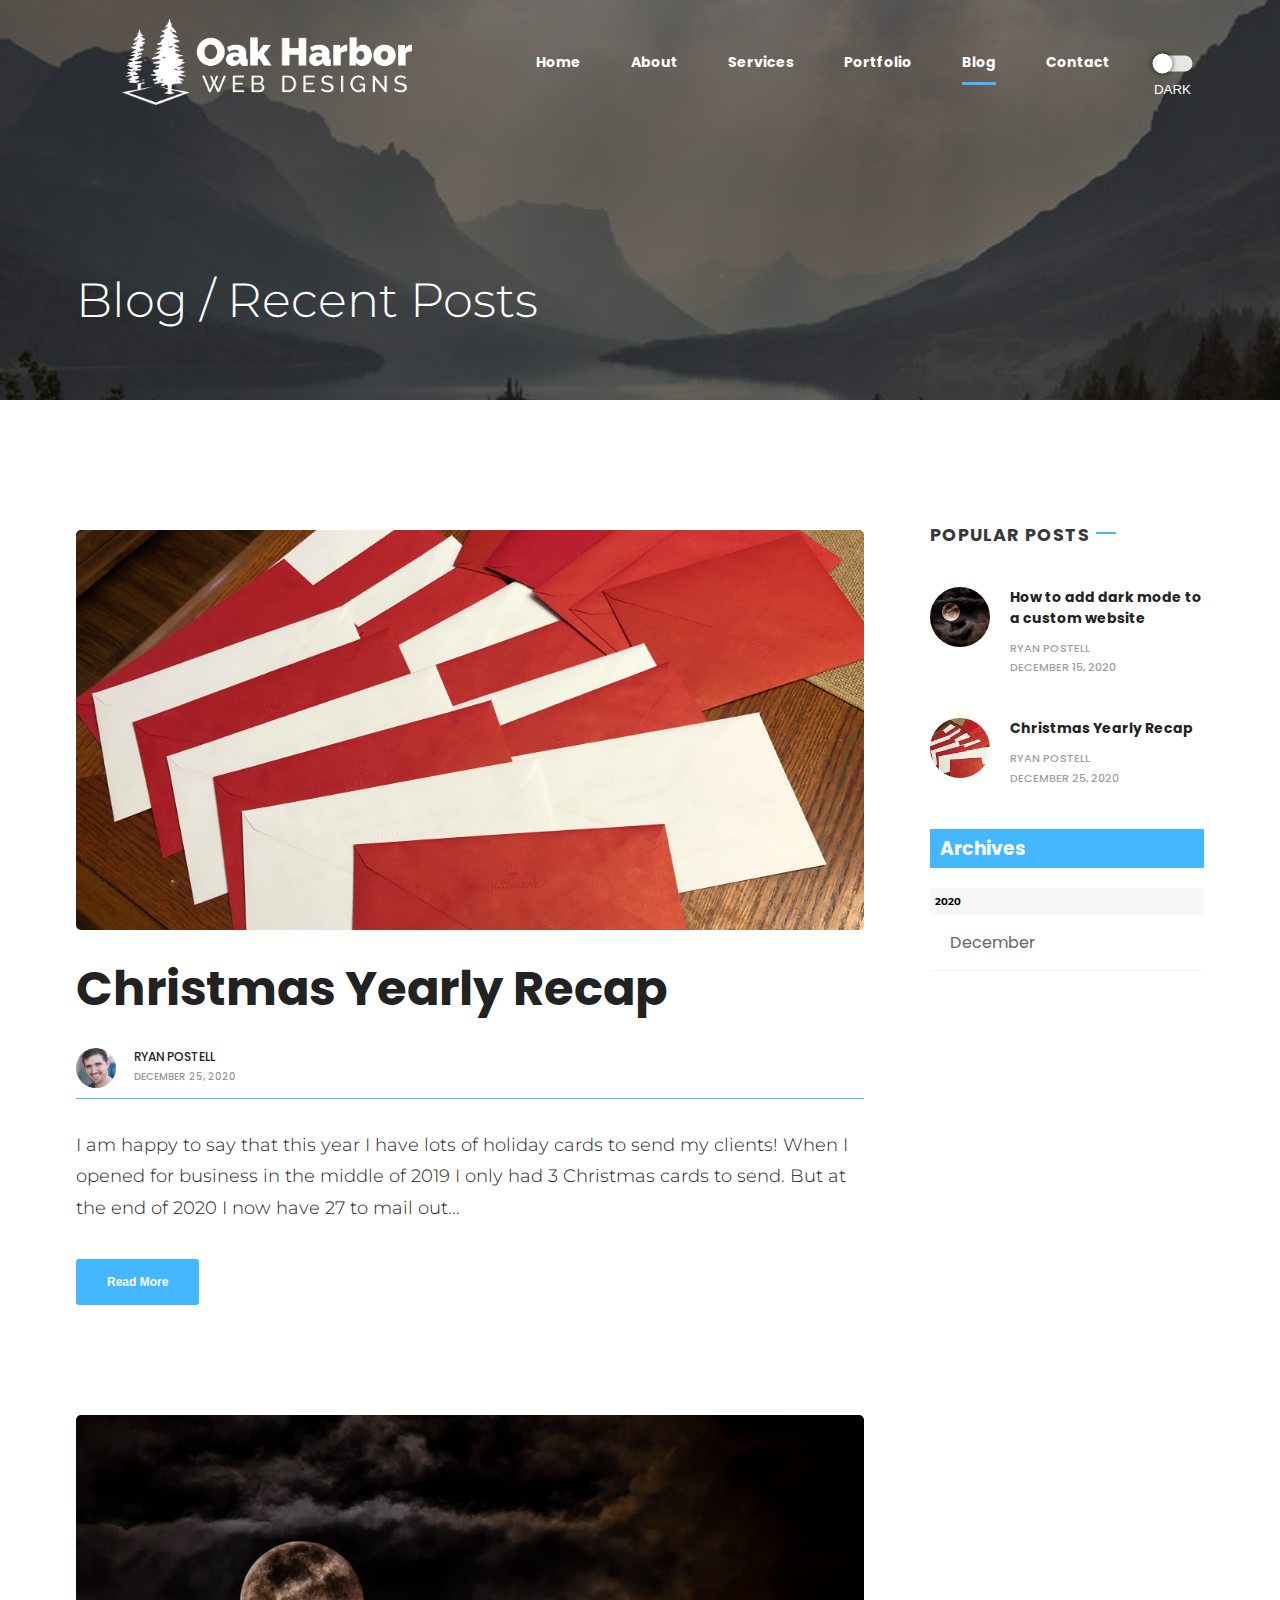
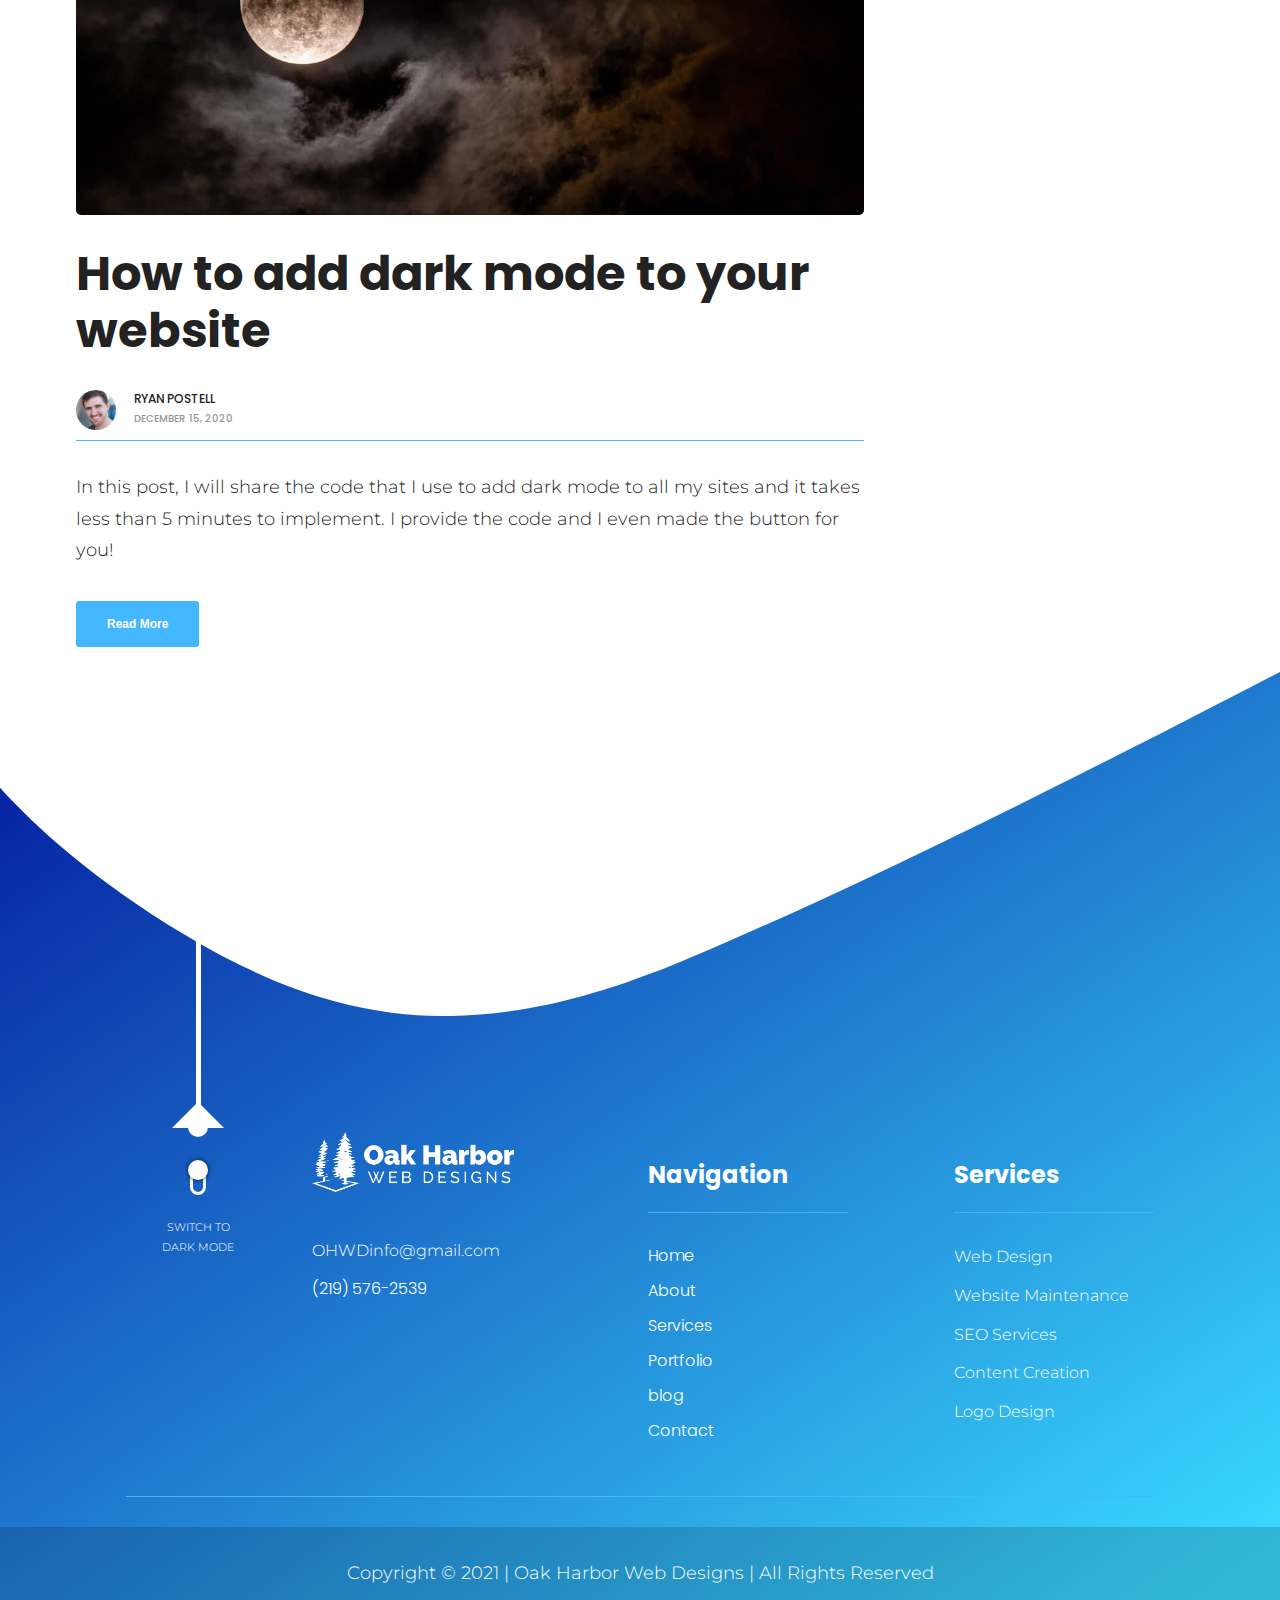
==== blog/recent-posts.html @ aef03c7a "first commit" ====
<!DOCTYPE html>
<html lang="en">
<head>

    <!-- Global site tag (gtag.js) - Google Analytics -->
    <script async src="https://www.googletagmanager.com/gtag/js?id=UA-137702322-2"></script>
    <script>
        window.dataLayer = window.dataLayer || [];
        function gtag() { dataLayer.push(arguments); }
        gtag('js', new Date());

        gtag('config', 'UA-137702322-2');
    </script>

    <!-- <script data-ad-client="ca-pub-9902602223629429" async src="https://pagead2.googlesyndication.com/pagead/js/adsbygoogle.js"></script> -->

    <meta charset="UTF-8">
    <meta name="viewport" content="width=device-width, initial-scale=1.0">

    <!--Favicons-->
    <link rel="apple-touch-icon" sizes="180x180" href="/apple-touch-icon.png">
    <link rel="icon" type="image/png" sizes="32x32" href="/favicon-32x32.png?v1">
    <link rel="icon" type="image/png" sizes="16x16" href="/favicon-16x16.png">
    <link rel="manifest" href="/site.webmanifest">
    <meta name="msapplication-TileColor" content="#da532c">
    <meta name="theme-color" content="#ffffff">

    <link rel="stylesheet" href="/blog-css/core-styles.css" media="all" type="text/css">
    <link rel="stylesheet" href="/css/core-styles.css">
    <link rel="stylesheet" href="/css/dark.css">
    <link rel="stylesheet" href="blog-css/main.css" media="all" type="text/css">

    <script src="https://www.w3schools.com/lib/w3.js"></script>

    <!-- jQuery -->
    <script defer src="https://ajax.googleapis.com/ajax/libs/jquery/3.4.1/jquery.min.js"></script>

    <!--Adsense-->
    <script data-ad-client="ca-pub-9902602223629429" async src="https://pagead2.googlesyndication.com/pagead/js/adsbygoogle.js"></script>

    <link href="https://fonts.googleapis.com/css2?family=Poppins:wght@200;300;400;500;600;700;800;900&family=Roboto:wght@300;400;500;700;900&family=Yellowtail&display=swap" rel="stylesheet">
    <link href="https://fonts.googleapis.com/css2?family=Montserrat:wght@100;200;300;400;500;600;700;800;900&family=Poppins:wght@100;200;300;400;500;600;700;800;900&display=swap" rel="stylesheet">

    <title>Recent Posts | Oak Harbor Web Designs</title>
</head>
<body>

<a class="skip" href="#main">skip to main content</a>
    
    <header>
        <button class="dark-mode-button top-dark-mode-button" aria-label="dark mode toggle">
            <span aria-hidden="true" class="dark-toggle">
                <span class="DTspan"></span>
            </span>
        </button>
        <!-- Desktop Navbar -->
        <div class="mobile-wrapper">
            <div class="mobile-nav container mobile-nav-container">
                <img id="mobile-logo" src="/images/logo-light.png" alt="mobile_company_logo" height="60">
                <div aria-hidden="true" class="neon">
                    <span>A</span>
                    <span>f</span>
                    <span>t</span>
                    <span>e</span>
                    <span>r</span>
                    
                    <span>D</span>
                    <span>a</span>
                    <span>r</span>
                    <span>k</span>
                </div>
                <!-- Hamburger Menu -->
                <button aria-label="open the menu" id="menu-button" class="hamburger hamburger--spring" onclick="toggleNav()" type="button">
                    <span aria-hidden="true" class="hamburger-box">
                        <span aria-hidden="true" class="hamburger-inner"></span>
                    </span>
                </button>
            </div>
        </div>
    
        <!-- ============================================ -->
        <!--                   NAVIGATION                 -->
        <!-- ============================================ -->
    
        <nav>
            <div class="navbar-menu">
                <div id="side-menu" class="side-nav">
                    <img src="/images/logo-light-desktop.png" alt="company logo" width="100px">
                    <div aria-hidden="true" class="neon" id="desktop-neon">
                        <span>A</span>
                        <span>f</span>
                        <span>t</span>
                        <span>e</span>
                        <span>r</span>
                        
                        <span>D</span>
                        <span>a</span>
                        <span>r</span>
                        <span>k</span>
                    </div>
                    <ul id="on-top" class="navbar-links">
                        <li class="nav-li"><a href="/index.html">Home</a></li>
                        <li class="nav-li"><a href="/html/about.html">About</a></li>
                        <li class="nav-li"><a href="/html/services.html">Services</a></li>
                        <li class="nav-li"><a href="/index.html#portfolio">Portfolio</a></li>
                        <li class="nav-li"><a class="active-menu" href="/blog/recent-posts.html">Blog</a></li>
                        <li class="nav-li"><a href="/html/contact.html">Contact</a></li>
                    </ul>
                </div>
            </div>
        </nav>
    </header>

    <section id="header">
        <p class="container">Blog / Recent Posts</p>
    </section>

    <main>

        <section id="blog">

            <!-- ============================================ -->
            <!--                 BLOG CONTENT                 -->
            <!-- ============================================ -->
            
            <article class="blog">
                <div class="blog__post container">
                    <div class="blog__post--header">
                        <div aria-label="picture of a bare brick wall" class="main-image christmas"></div>
                        <h1>Christmas Yearly Recap</h1>
                        <div class="blog__post--info">
                            <img aria-hidden="true" src="/blog/images/Ryan_Postell_Headshot.jpg" alt="Ryan Postell">
                            <div class="blog__post--profile">
                                <h3>Ryan Postell</h3>
                                <a href="/blog/2020/December/december.html">December 25, 2020</a><br>
                            </div>
                        </div>
                    </div>
                    <div aria-hidden="true" class="line"></div>
                    <p>I am happy to say that this year I have lots of holiday cards to send my clients! When I opened for business in the middle of 2019 I only had 3 Christmas cards to send. But at the end of 2020 I now have 27 to mail out...
                    </p>
                    <button class="button-solid" onclick="location.href='/blog/2020/December/christmas-yearly-recap.html'" type="button">
                        Read More
                    </button>
                </div>
            </article>

            <!-- ============================================ -->
            <!--                 BLOG CONTENT                 -->
            <!-- ============================================ -->
            
            <article class="blog">
                <div class="blog__post container">
                    <div class="blog__post--header">
                        <div aria-label="picture of a bare brick wall" class="main-image paint-brick-wall"></div>
                        <h1>How to add dark mode to your website</h1>
                        <div class="blog__post--info">
                            <img aria-hidden="true" src="/blog/images/Ryan_Postell_Headshot.jpg" alt="Ryan Postell">
                            <div class="blog__post--profile">
                                <h3>Ryan Postell</h3>
                                <a href="/blog/2020/December/december.html">December 15, 2020</a><br>
                            </div>
                        </div>
                    </div>
                    <div aria-hidden="true" class="line"></div>
                    <p>In this post, I will share the code that I use to add dark mode to all my sites and it takes less than 5 minutes to implement.  I provide the code and I even made the button for you!
                    </p>
                    <button class="button-solid" onclick="location.href='/blog/2020/December/how-to-add-dark-mode-to-a-website.html#blog-post'" type="button">
                        Read More
                    </button>
                </div>
            </article>
        </section>

        <!-- ============================================ -->
        <!--                   SIDE BAR                   -->
        <!-- ============================================ -->

        <section id="side-bar" class="container">
            <div class="recent-posts">
                <p class="popular">Popular Posts</p>
                <div class="recent-posts__item">
                    <img src="images/brick-wall-square.jpg" alt="">
                    <div class="recent-posts__item__content">
                        <h2><a href="2020/December/how-to-add-dark-mode-to-a-website.html#blog-post">How to add dark mode to a custom website</a></h2>
                        <p>Ryan Postell</p>
                        <p>December 15, 2020</p>
                    </div>
                </div>
                <div class="recent-posts__item">
                    <img src="images/christmas-square.jpg" alt="">
                    <div class="recent-posts__item__content">
                        <h2><a href="2020/December/christmas-yearly-recap.html#blog-post">Christmas Yearly Recap</a></h2>
                        <p>Ryan Postell</p>
                        <p>December 25, 2020</p>
                    </div>
                </div>

                <div class="months">
                    <h3>Archives</h3>
                    <p>2020</p>
                    <a href="/blog/2020/December/december.html">December</a>
                </div>
            </div>
            <div class="ads">
                <script async src="https://pagead2.googlesyndication.com/pagead/js/adsbygoogle.js"></script>
                <!-- Sidebar Ad -->
                <ins class="adsbygoogle" style="display:inline-block;width:274px;height:300px" data-ad-client="ca-pub-9902602223629429" data-ad-slot="2589732640"></ins>
                <script>
                    (adsbygoogle = window.adsbygoogle || []).push({});
                </script>
            </div>
        </section>
    </main>

    <footer>
        <img aria-hidden="true" class="footer-img light-mode-svg" src="/images/footer-swoosh.svg" alt="">
        <img aria-hidden="true" class="footer-img dark-mode-svg" src="/images/footer-swoosh-dark.svg" alt="">
        <div class="container">
            <div class="flex-group">
                <div class="dark-mode-group">
                    <div aria-hidden="true" class="light">
                        <div class="wire"></div>
                        <div class="triangle"></div>
                        <div class="bulb"></div>
                    </div>
                    <!--SVG Light-->
                    <button class="dark-mode-button" aria-label="dark mode toggle">
                        <span aria-hidden="true" class="dark-toggle">
                            <span class="DTspan"></span>
                        </span>
                    </button>
                    <p>SWITCH TO DARK MODE</p>
                </div>
                <div class="footer-item image-box">
                    <img class="footer-logo mobile-display" src="/images/logo-light.png" alt="oak harbor web designs logo" height="50">
                    <img class="footer-logo desktop-display" src="/images/logo-light-desktop.png" alt="oak harbor web designs logo" height="50">
                    <div aria-hidden="true" class="neon" id="footer-neon">
                        <span>A</span>
                        <span>f</span>
                        <span>t</span>
                        <span>e</span>
                        <span>r</span>
                        
                        <span>D</span>
                        <span>a</span>
                        <span>r</span>
                        <span>k</span>
                    </div>
                    <p>OHWDinfo@gmail.com</p>
                    <a href="tel:219-576-2539">(219) 576-2539</a>
                </div>
                <div class="footer-item">
                    <h2>Navigation</h2>
                    <div aria-hidden="true" class="footer-line"></div>
                    <a class="link" href="/index.html">Home</a>
                    <a class="link" href="/html/about.html">About</a>
                    <a class="link-long" href="/html/services.html">Services</a>
                    <a class="link-long" href="/index.html#portfolio">Portfolio</a>
                    <a class="link-long" href="/blog/recent-posts.html">
                    blog</a>
                    <a class="link-long" href="/html/contact.html">Contact</a>
                </div>
                <div class="footer-item">
                    <h2>Services</h2>
                    <div aria-hidden="true" class="footer-line"></div>
                    <p>Web Design</p>
                    <p>Website Maintenance</p>
                    <p>SEO Services</p>
                    <p>Content Creation</p>
                    <p>Logo Design</p>
                </div>
            </div>
        </div>
        <div class="branding">
            <p>Copyright &copy; 2021 | Oak Harbor Web Designs | All Rights Reserved</p>
        </div>
    </footer>

    <script>
        w3.includeHTML();
    </script>

    <script defer src="/app.js"></script>

</body>
</html>
---- css/core-styles.css ----
/*-- -------------------------- -->
<---         CORE STYLES        -->
<--- -------------------------- -*/

* {
	-webkit-box-sizing: border-box;
	        box-sizing: border-box;
}

.skip {
    position: absolute;
    z-index: -1000;
    top: 0;
    left: 0;
    opacity: 0;
}

button:hover {
    cursor: pointer;
}

:root {
    --primary: #43b7ff;
    --dark: #00306b;
    --light: #b3c1d3;
    --secondary: #19A084;
    --secondaryLight: #f7a5a7;
    --secondaryDark: #000;
    --tertiary: #F68D1E;
}

.section {
    padding-top: 35px !important;
    padding-bottom: 35px !important;
}

html {
    scroll-behavior: smooth;
    overflow-x: hidden !important;
  }

html.clicked {
    position: fixed;
}

body, html {
	margin: 0;
	padding: 0;
	overflow-x: hidden !important;
}

p {
    line-height: 1.7em;
    font-size: 1.1em !important;
}

p, a, li, span {
	font-family: 'Poppins', sans-serif;
	color: #646464;
    margin: 0;
    font-weight: 300;
}

h1, h2, h2 span, h3, h4, h5, h6 {
	font-family: 'Poppins', sans-serif;
    margin: 0;
    color: #1d2124;
}

h2 span {
    font-weight: bold;
}

.container {
	padding: 0 15px;
    margin: auto;
    max-width: 380px;
    position: relative;
}

.mobile-wrapper {
	background: transparent;
    height: 100px;
    position: absolute;
    left: 0;
    width: 100%;
}

/* hidden desktop elements */

.topper-flex,
#brand,
.call-strip-button,
.top-nav-strip {
	display: none;
}

/* Buttons */
.button-solid {
	color: #fff;
    background: rgb(67,183,255);
    background: -o-linear-gradient(left, rgba(67,183,255,1) 0%, rgba(0,221,246,1) 100%);
    background: -webkit-gradient(linear, left top, right top, from(rgba(67,183,255,1)), to(rgba(0,221,246,1)));
    background: linear-gradient(90deg, rgba(67,183,255,1) 0%, rgba(0,221,246,1) 100%);
    filter: progid:DXImageTransform.Microsoft.gradient(startColorstr="#43b7ff",endColorstr="#00ddf6",GradientType=1);
	border-radius: 3px;
	width: auto;
	height: auto;
	font-weight: bold;
	margin: 10px 0;
	padding: 15px 30px;
	font-size: 0.750em;
	width: auto;
    -webkit-transition: .3s ease;
    -o-transition: .3s ease;
    transition: .3s ease;
    -webkit-box-sizing: border-box;
            box-sizing: border-box;
    border: 1px solid transparent;
}

.button-solid:hover {
    color: var(--primary);
    background: #fff;
	border: 1px solid var(--primary);
	cursor: pointer;
}

.button-transparent {
    display: inline-block;
    background: transparent;
    border-style: solid;
    border-width: 2px;
    border-color: #fff;
    font-size: 0.750em;
    margin: 10px 0;
    padding: 6px 30px;
    color: #FFFFFF;
    text-decoration: none;
    -webkit-animation-delay: 0.6s;
            animation-delay: 0.6s;
    border-radius: 3px;
    white-space: nowrap;
    float: left;
    height: 50px;
    -webkit-transition: .3s ease;
    -o-transition: .3s ease;
    transition: .3s ease;
}

.button-transparent:hover {
    color: #fff;
    background: var(--primary);
    border: none;
}

.hamburger {
    padding: 0;
    display: inline-block;
    cursor: pointer;
    -webkit-transition-property: opacity, -webkit-filter;
    transition-property: opacity, -webkit-filter;
    -o-transition-property: opacity, filter;
    transition-property: opacity, filter;
    transition-property: opacity, filter, -webkit-filter;
    -webkit-transition-duration: 0.15s;
         -o-transition-duration: 0.15s;
            transition-duration: 0.15s;
    -webkit-transition-timing-function: linear;
         -o-transition-timing-function: linear;
            transition-timing-function: linear;
    font: inherit;
    color: inherit;
    text-transform: none;
    background-color: transparent;
    border: 0;
    margin: 0;
    overflow: visible;
    position: relative;
    z-index: 2000;
}
.hamburger:hover {
    opacity: 0.7;
    cursor: pointer;
}
.hamburger.is-active:hover {
    opacity: 0.7;
    cursor: pointer;
}
.hamburger.is-active .hamburger-inner, .hamburger.is-active .hamburger-inner::before, .hamburger.is-active .hamburger-inner::after {
    background-color: #000;
}
.hamburger-box {
    width: 30px;
    height: 24px;
    display: inline-block;
    position: relative;
    z-index: 2000;
}
.hamburger-inner {
    display: block;
    top: 50%;
    margin-top: -2px;
}
.hamburger-inner, .hamburger-inner::before, .hamburger-inner::after {
    width: 30px;
    height: 3px;
    background-color: #fff;
    border-radius: 4px;
    position: absolute;
    -webkit-transition-property: -webkit-transform;
    transition-property: -webkit-transform;
    -o-transition-property: transform;
    transition-property: transform;
    transition-property: transform, -webkit-transform;
    -webkit-transition-duration: 0.15s;
         -o-transition-duration: 0.15s;
            transition-duration: 0.15s;
    -webkit-transition-timing-function: ease;
         -o-transition-timing-function: ease;
            transition-timing-function: ease;
}
.hamburger-inner::before, .hamburger-inner::after {
    content: "";
    display: block;
}
.hamburger-inner::before {
    top: -10px;
}
.hamburger-inner::after {
    bottom: -10px;
}

/* * Spring */
.hamburger--spring .hamburger-inner {
    top: 2px;
    -webkit-transition: background-color 0s 0.13s linear;
    -o-transition: background-color 0s 0.13s linear;
    transition: background-color 0s 0.13s linear;
    -webkit-transition-delay: .22s;
         -o-transition-delay: .22s;
            transition-delay: .22s;
}
.hamburger--spring .hamburger-inner::before {
    top: 10px;
    -webkit-transition: top 0.1s 0.2s cubic-bezier(0.33333, 0.66667, 0.66667, 1), -webkit-transform 0.13s cubic-bezier(0.55, 0.055, 0.675, 0.19);
    transition: top 0.1s 0.2s cubic-bezier(0.33333, 0.66667, 0.66667, 1), -webkit-transform 0.13s cubic-bezier(0.55, 0.055, 0.675, 0.19);
    -o-transition: top 0.1s 0.2s cubic-bezier(0.33333, 0.66667, 0.66667, 1), transform 0.13s cubic-bezier(0.55, 0.055, 0.675, 0.19);
    transition: top 0.1s 0.2s cubic-bezier(0.33333, 0.66667, 0.66667, 1), transform 0.13s cubic-bezier(0.55, 0.055, 0.675, 0.19);
    transition: top 0.1s 0.2s cubic-bezier(0.33333, 0.66667, 0.66667, 1), transform 0.13s cubic-bezier(0.55, 0.055, 0.675, 0.19), -webkit-transform 0.13s cubic-bezier(0.55, 0.055, 0.675, 0.19);
    -webkit-transition-delay: .22s;
         -o-transition-delay: .22s;
            transition-delay: .22s;
}
.hamburger--spring .hamburger-inner::after {
    top: 20px;
    -webkit-transition: top 0.2s 0.2s cubic-bezier(0.33333, 0.66667, 0.66667, 1), -webkit-transform 0.13s cubic-bezier(0.55, 0.055, 0.675, 0.19);
    transition: top 0.2s 0.2s cubic-bezier(0.33333, 0.66667, 0.66667, 1), -webkit-transform 0.13s cubic-bezier(0.55, 0.055, 0.675, 0.19);
    -o-transition: top 0.2s 0.2s cubic-bezier(0.33333, 0.66667, 0.66667, 1), transform 0.13s cubic-bezier(0.55, 0.055, 0.675, 0.19);
    transition: top 0.2s 0.2s cubic-bezier(0.33333, 0.66667, 0.66667, 1), transform 0.13s cubic-bezier(0.55, 0.055, 0.675, 0.19);
    transition: top 0.2s 0.2s cubic-bezier(0.33333, 0.66667, 0.66667, 1), transform 0.13s cubic-bezier(0.55, 0.055, 0.675, 0.19), -webkit-transform 0.13s cubic-bezier(0.55, 0.055, 0.675, 0.19);
    -webkit-transition-delay: .22s;
         -o-transition-delay: .22s;
            transition-delay: .22s;
}
.hamburger--spring.is-active .hamburger-inner {
    -webkit-transition-delay: 0.22s;
         -o-transition-delay: 0.22s;
            transition-delay: 0.22s;
    background-color: transparent !important;
}
.hamburger--spring.is-active .hamburger-inner::before {
    top: 0;
    -webkit-transition: top 0.1s 0.15s cubic-bezier(0.33333, 0, 0.66667, 0.33333), -webkit-transform 0.13s 0.22s cubic-bezier(0.215, 0.61, 0.355, 1);
    transition: top 0.1s 0.15s cubic-bezier(0.33333, 0, 0.66667, 0.33333), -webkit-transform 0.13s 0.22s cubic-bezier(0.215, 0.61, 0.355, 1);
    -o-transition: top 0.1s 0.15s cubic-bezier(0.33333, 0, 0.66667, 0.33333), transform 0.13s 0.22s cubic-bezier(0.215, 0.61, 0.355, 1);
    transition: top 0.1s 0.15s cubic-bezier(0.33333, 0, 0.66667, 0.33333), transform 0.13s 0.22s cubic-bezier(0.215, 0.61, 0.355, 1);
    transition: top 0.1s 0.15s cubic-bezier(0.33333, 0, 0.66667, 0.33333), transform 0.13s 0.22s cubic-bezier(0.215, 0.61, 0.355, 1), -webkit-transform 0.13s 0.22s cubic-bezier(0.215, 0.61, 0.355, 1);
    -webkit-transform: translate3d(0, 10px, 0) rotate(45deg);
            transform: translate3d(0, 10px, 0) rotate(45deg);
}
.hamburger--spring.is-active .hamburger-inner::after {
    top: 0;
    -webkit-transition: top 0.2s cubic-bezier(0.33333, 0, 0.66667, 0.33333), -webkit-transform 0.13s 0.22s cubic-bezier(0.215, 0.61, 0.355, 1);
    transition: top 0.2s cubic-bezier(0.33333, 0, 0.66667, 0.33333), -webkit-transform 0.13s 0.22s cubic-bezier(0.215, 0.61, 0.355, 1);
    -o-transition: top 0.2s cubic-bezier(0.33333, 0, 0.66667, 0.33333), transform 0.13s 0.22s cubic-bezier(0.215, 0.61, 0.355, 1);
    transition: top 0.2s cubic-bezier(0.33333, 0, 0.66667, 0.33333), transform 0.13s 0.22s cubic-bezier(0.215, 0.61, 0.355, 1);
    transition: top 0.2s cubic-bezier(0.33333, 0, 0.66667, 0.33333), transform 0.13s 0.22s cubic-bezier(0.215, 0.61, 0.355, 1), -webkit-transform 0.13s 0.22s cubic-bezier(0.215, 0.61, 0.355, 1);
    -webkit-transform: translate3d(0, 10px, 0) rotate(-45deg);
            transform: translate3d(0, 10px, 0) rotate(-45deg);
}

/*-- -------------------------- -->
<---         NAVIGATION         -->
<--- -------------------------- -*/

/* Hidden Elements */
.navbar-menu img,
.call-us,
.quote-nav-button {
	display: none;
}

/* Top Mobile Navigation */
.mobile-wrapper {
	height: 70px;
}

.mobile-nav {
	position: relative;
	display: -webkit-box;
	display: -ms-flexbox;
	display: flex;
	-webkit-box-align: center;
	    -ms-flex-align: center;
	        align-items: center;
	-webkit-box-pack: space-between;;
	    -ms-flex-pack: space-between;;
	        justify-content: space-between;
    height: 100%;
    max-width: 100%;
}

.hamburger {
	position: absolute;
	right: 15px;
}

/* Navigation Links */

#desktop-neon {
    display: none !important;
}

.mobile-wrapper img {
    height: 50px;
    position: relative;
    z-index: 1000;
    top: 10px;
}

.neon {
    visibility: hidden;
    opacity: 0;
    -webkit-transition: 100ms ease-in;
    -o-transition: 100ms ease-in;
    transition: 100ms ease-in;
    font-family: 'Yellowtail';
    color: #fff;
    display: -webkit-box;
    display: -ms-flexbox;
    display: flex;
    position: absolute;
    top: 54px;
    left: 100px;
    z-index: 1000;
}

.neon span {
    font-family: 'Yellowtail';
    display: table-cell;
    margin: 0;
    font-size: 1.5em;
    padding: 0;
    -webkit-animation: neonGlow 3s linear infinite;
            animation: neonGlow 3s linear infinite;
}

.neon span:nth-child(1) {
    -webkit-animation-delay: 1s;
            animation-delay: 1s;
}
.neon span:nth-child(2) {
    -webkit-animation-delay: 1s;
            animation-delay: 1s;
}
.neon span:nth-child(3) {
    -webkit-animation-delay: 1.2s;
            animation-delay: 1.2s;
}
.neon span:nth-child(4) {
    -webkit-animation-delay: 1s;
            animation-delay: 1s;
}
.neon span:nth-child(5) {
    -webkit-animation-delay: 2s;
            animation-delay: 2s;
            margin-right: 3px !important;
}
.neon span:nth-child(6) {
    -webkit-animation-delay: 2.45s;
            animation-delay: 2.45s;
}
.neon span:nth-child(7) {
    -webkit-animation-delay: 2.75s;
            animation-delay: 2.75s;
}
.neon span:nth-child(8) {
    -webkit-animation-delay: 2.75s;
            animation-delay: 2.75s;
}
.neon span:nth-child(9) {
    -webkit-animation-delay: 2.75s;
            animation-delay: 2.75s;
}


@-webkit-keyframes neonGlow {
    0%, 100% {
        color: #abe1fe;
        -webkit-filter: blur(2px);
                filter: blur(2px);
        text-shadow: 0 0 10px #43b7ff,
                    0 0 20px #43b7ff,
                    0 0 40px #43b7ff,
                    0 0 50px #43b7ff,
                    0 0 60px #43b7ff;

    }

    5%, 95% {
        color: #fff;
        -webkit-filter: blur(0px);
                filter: blur(0px);
        text-shadow: none,
    }
}


@keyframes neonGlow {
    0%, 100% {
        color: #abe1fe;
        -webkit-filter: blur(2px);
                filter: blur(2px);
        text-shadow: 0 0 10px #43b7ff,
                    0 0 20px #43b7ff,
                    0 0 40px #43b7ff,
                    0 0 50px #43b7ff,
                    0 0 60px #43b7ff;

    }

    5%, 95% {
        color: #fff;
        -webkit-filter: blur(0px);
                filter: blur(0px);
        text-shadow: none,
    }
}

.navbar-menu {
    overflow: hidden;
	background: #f5f5f5;
    width: 0;
    top: 0;
	position: absolute;
	right: 0;
	height: 100vh !important;
	-webkit-transition: .3s ease-in-out;
	-o-transition: .3s ease-in-out;
	transition: .3s ease-in-out;
    z-index: 1000;
    max-width: 1600px;
}

.side-nav {
    overflow: hidden;
	padding: 40px 0;
	position: absolute;
	right: 2em;
	-webkit-transition: .3s ease;
	-o-transition: .3s ease;
	transition: .3s ease;
	-webkit-transition-delay: .2s;
	     -o-transition-delay: .2s;
	        transition-delay: .2s;
}

.side-nav ul {
	margin: 0;
	text-align: right;
    list-style: none;
    margin-top: 50px;
}

.side-nav ul li {
    margin-bottom: 20px;
    opacity: 0;
    -webkit-transform: translateY(50px);
        -ms-transform: translateY(50px);
            transform: translateY(50px);
}

.side-nav ul li.open {
    -webkit-animation-name: fadeIn;
            animation-name: fadeIn;
    -webkit-animation-fill-mode: forwards;
            animation-fill-mode: forwards;
    -webkit-animation-duration: .5s;
            animation-duration: .5s;
    -webkit-animation-timing-function: ease-out;
            animation-timing-function: ease-in-out;
}

.side-nav ul li.open:nth-child(2) {
    -webkit-animation-delay: .1s;
            animation-delay: .1s;
}

.side-nav ul li.open:nth-child(3) {
    -webkit-animation-delay: .2s;
            animation-delay: .2s;
}

.side-nav ul li.open:nth-child(4) {
    -webkit-animation-delay: .3s;
            animation-delay: .3s;
}

.side-nav ul li.open:nth-child(5) {
    -webkit-animation-delay: .4s;
            animation-delay: .4s;
}

.side-nav ul li.open:nth-child(6) {
    -webkit-animation-delay: .5s;
            animation-delay: .5s;
}

@-webkit-keyframes fadeIn {
    0% {
        -webkit-transform: translateY(50px);
                transform: translateY(50px);
        opacity: 0;
    }

    100% {
        -webkit-transform: translateY(0);
                transform: translateY(0);
        opacity: 1;
    }
}

@keyframes fadeIn {
    0% {
        -webkit-transform: translateY(50px);
                transform: translateY(50px);
        opacity: 0;
    }

    100% {
        -webkit-transform: translateY(0);
                transform: translateY(0);
        opacity: 1;
    }
}

.side-nav a {
	text-decoration: none;
	padding: 5px 10px 5px 10px;
	-webkit-transition: .3s ease-in-out;
	-o-transition: .3s ease-in-out;
	transition: .3s ease-in-out;
	-webkit-transition-delay: .2s;
	     -o-transition-delay: .2s;
	        transition-delay: .2s;
	opacity: 0;
    visibility: hidden;
    -webkit-transform: translateY(75px);
        -ms-transform: translateY(75px);
            transform: translateY(75px);
}

.active-menu {
	border-right: 4px solid var(--primary);
	color: var(--primary);
}

/*-- -------------------------- -->
<---           BOTTOM           -->
<--- -------------------------- -*/

#bottom {
    background: url("/images/code-type.jpg");
    background-size: cover;
    background-repeat: no-repeat;
    background-position: center;
    position: relative;
}

#bottom:before {
    content: '';
    position: absolute;
    height: 100%;
    width: 100%;
    background: #000;
    opacity: .7;
}

#bottom .container {
    padding-top: 50px;
    padding-bottom: 50px;
}

#bottom h2 {
    text-align: center;
    margin-bottom: 25px;
    color: #fff;
}

#bottom p {
    text-align: center;
    margin-bottom: 25px;
    color: #fff;
    opacity: .95;
}

.bottom-button {
    display: block;
    margin: auto;
    background: #fff;
    font-weight: bold;
    font-family: "Open Sans", Helvetica, Arial, sans-serif;
    color: #000;
    font-size: 1em;
    padding-top: 15px;
    padding-bottom: 15px;
    height: auto;
}

/* Page Header */
#page-header {
    height: 220px;
    background: url("/images/coding-screen.jpg");
    background-size: cover;
    background-repeat: no-repeat;
    background-position: left;
    display: -webkit-box;
    display: -ms-flexbox;
    display: flex;
    -webkit-box-pack: center;
        -ms-flex-pack: center;
            justify-content: center;
    -webkit-box-align: center;
        -ms-flex-align: center;
            align-items: center;
    position: relative;
}

#page-header:before {
    content: '';
    position: absolute;
    top: 0;
    left: 0;
    height: 100%;
    width: 100%;
    background: rgb(0,48,107);
    background: -o-linear-gradient(left, rgba(0,48,107,1) 0%, rgba(0,122,213,0.727608543417367) 100%);
    background: -webkit-gradient(linear, left top, right top, from(rgba(0,48,107,.7)), to(rgba(0,122,213,0.927608543417367)));
    background: linear-gradient(90deg, rgba(0,48,107,.9) 0%, rgba(0,122,213,0.427608543417367) 100%);
    filter: progid:DXImageTransform.Microsoft.gradient(startColorstr="#00306b",endColorstr="#007ad5",GradientType=1);
}

#page-header h1 {
    color: #fff;
    font-size: 36px;
    position: relative;
    z-index: 2;
    -webkit-transform:translateY(30px);
        -ms-transform:translateY(30px);
            transform:translateY(30px);
}

/* Tablets */
@media screen and (min-width: 500px) and (max-width: 1025px) {

    main {
        width: 100%;
    }

    .container {
        max-width: 800px;
    }

    .mobile-nav {
        max-width: 100%;
    }

    #bottom .container {
        width: 500px;
    }

    #bottom h2 {
        font-size: 2em;
    }

    .mobile-wrapper {
        padding-left: 36px;
        padding-right: 36px;
    }

    .container.clicked {
        max-width: 100%;
        width: 100%;
    }

    .mobile-wrapper img {
        left: -33px;
    }

}

/* Desktop */
@media screen and (min-width: 1025px) {

    .mobile-display {
        display: none !important;
    }

    #page-header {
        height: 400px;
        background-repeat: no-repeat;
        background-position: center 100%;
    }

    .desktop-display {
        display: block;
    }

    /* Hidden Elements */
	.mobile-wrapper {
		display: none;
	}

	/* Un-Hidden Elements */
	.side-nav a {
		opacity: 1;
		visibility: visible;
    }

    .svg-group {
        width: 1600px;
    }

    .background {
        background: var(--primary);
        height: 36px;
        width: 100%;
    }

	.quote-nav-button {
        display: block;
        color: #fff;
        background: var(--primary);
        margin-left: 100px;
    }
    
    .quote-nav-button:hover {
        opacity: .7;
    }

	.container {
        max-width: 1100px;
        padding-left: 36px;
        padding-right: 36px;
	}

	.navbar-menu img {
		display: block;
		margin: 0 !important;
		position: absolute;
		left: 2em;
        height: auto;
        width: 290px;
	}

	/*navbar */
	nav {
		width: 100%;
		position: absolute;
		display: -webkit-box;
		display: -ms-flexbox;
		display: flex;
		-webkit-box-pack: center;
		    -ms-flex-pack: center;
		        justify-content: center;
        height: 124px;
        background: transparent;
        z-index: 100;
    }

    #desktop-neon {
        display: block !important;
    }
    
    .neon {
        top: 80px;
        left: 200px;
        width: 150px;
    }

    .neon span {
        font-size: 2em;
    }

    .neon span:nth-child(5) {
        -webkit-animation-delay: 1s;
                animation-delay: 1s;
        padding-right: 4px !important;
    }

	.navbar-menu {
		width: 1100px !important;
		min-height: 100px;
		height: 124px !important;
		margin: auto;
		position: absolute;
		display: -webkit-box;
		display: -ms-flexbox;
		display: flex;
		-webkit-box-align: center;
		    -ms-flex-align: center;
		        align-items: center;
		z-index: 100;
		left: 0;
		background: transparent;
	}

	#on-top {
		display: -webkit-box;
		display: -ms-flexbox;
		display: flex;
		-webkit-box-align: center;
		    -ms-flex-align: center;
		        align-items: center;
		-webkit-box-pack: end;
		    -ms-flex-pack: end;
                justify-content: flex-end;
        margin: 0;
	}

	.side-nav {
		padding: 0;
		width: 1100px;
		height: 100%;
		display: -webkit-box;
		display: -ms-flexbox;
		display: flex;
		-webkit-box-align: center;
		    -ms-flex-align: center;
		        align-items: center;
		-webkit-box-pack: end;
		    -ms-flex-pack: end;
		        justify-content: flex-end;
        right: 0;
        overflow: visible;
	}

	.side-nav ul li {
		margin: 0 50px 0 0;
		text-align: right;
	}

	.call-us {
		font-size: 0.875em;
		line-height: 24px;
		display: -webkit-box;
		display: -ms-flexbox;
		display: flex;
		-webkit-box-align: center;
		    -ms-flex-align: center;
		        align-items: center;
		font-weight: normal;
        margin-left: 40px !important;
        color: #212121;
    }

	.call-us svg {
		width: 20px;
		margin-right: 10px;
		height: auto;
	}

	.side-nav a {
		padding: 20px 0 10px 0;
        color: #fff;
        font-weight: normal;
		-webkit-transition: .2s ease;
		-o-transition: .2s ease;
		transition: .2s ease;
        font-size: 14px;
        font-weight: bold;
    }
    
    .side-nav ul li{
        opacity: 1;
        -webkit-transform: translateY(0);
            -ms-transform: translateY(0);
                transform: translateY(0);
    }
    
	.side-nav ul li a:hover {
		cursor: pointer;
		opacity: 1;
		-webkit-transition: .2s ease;
		-o-transition: .2s ease;
        transition: .2s ease;
        color: var(--primary);
	}

	.side-nav li {
        color: #212121;
    }
    
    #on-top {
        margin-right: 30px;
    }

	#on-top li  {
        float: right;
	}

	.active-menu {
		border-right: none;
        color: #fff;
        opacity: 1 !important;
        border-bottom: 3px solid var(--primary);
        color: #fff !important;
    }

    #bottom .container {
        width: 600px;
    }

    #bottom h2 {
        font-size: 2.5em;
    }

    #page-header {
        background-attachment: fixed;
    }

    #page-header h1 {
        margin-top: 50px;
    }
    
    @media screen and (min-width: 1025px) and (max-width: 1456px) {

        .quote-nav-button {display: none;}
        .call-us {display: none;}
    }

}














/*-- -------------------------- -->
<---           FOOTER           -->
<--- -------------------------- -*/

.desktop-display {
    display: none;
}

footer {
    position: relative;
    height: auto;
    padding-top: 150px;
    background: rgb(0,16,153);
    background: -o-linear-gradient(305deg, rgba(0,16,153,1) 0%, rgba(58,217,255,1) 96%);
    background: linear-gradient(145deg, rgba(0,16,153,1) 0%, rgba(58,217,255,1) 96%);
    filter: progid:DXImageTransform.Microsoft.gradient(startColorstr="#001099",endColorstr="#3ad9ff",GradientType=1);
}

.footer-img {
    position: absolute;
    width: 100%;
    top: -2px;
}

.handles {
    width: auto;
    position: absolute;
    top: 0;
    left: 19px;
}

.handle-circle {
    background: #fff;
    height: 15px;
    width: 15px;
    border-radius: 50%;
    position: absolute;
}

.handle-line {
    width: 50px;
    height: 5px;
    background: #fff;
    position: absolute;
    top: 5px;
}

.handle-end {
    position: absolute;
    background: #fff;
    height: 20px;
    width: 200px;
    border-radius: 10px 0 0 10px;
    top: -2px;
    right: -250px;
}

.light {
    height: auto;
    width: auto;
    position: relative;
    top: 0px;
    z-index: 10;
}

.wire {
    height: 330px;
    width: 5px;
    -webkit-transform: translateY(50x);
        -ms-transform: translateY(50x);
            transform: translateY(50x);
    background: #fff;
    margin: auto;
    z-index: 0;
}

.triangle {
    border-left: 26px solid transparent;
    border-right: 26px solid transparent;
    border-bottom: 26px solid #fff;
    -webkit-transform: translateY(-15px);
        -ms-transform: translateY(-15px);
            transform: translateY(-15px);
}

.bulb {
    background: #fff;
    height: 20px;
    width: 20px;
    position: relative;
    z-index: -1;
    border-radius: 50%;
    margin: auto;
    position: absolute;
    bottom: 6px;
    right: 16px;
    display: -webkit-box;
    display: -ms-flexbox;
    display: flex;
    -webkit-box-orient: vertical;
    -webkit-box-direction: normal;
        -ms-flex-direction: column;
            flex-direction: column;
    -webkit-box-align: center;
        -ms-flex-align: center;
            align-items: center;
}

.bulb:before {
    display: none;
    position: absolute;
    border-radius: 50%;
    content: '';
    height: 79px;
    width: 79px;
    opacity: .7;
    -webkit-animation-name: bulbFlicker;
            animation-name: bulbFlicker;
    -webkit-animation-duration: 5s;
            animation-duration: 5s;
    -webkit-animation-iteration-count: infinite;
            animation-iteration-count: infinite;
    -webkit-animation-fill-mode: forwards;
            animation-fill-mode: forwards;
    -webkit-animation-timing-function: step-start;
            animation-timing-function: step-start;
    -webkit-transform: translateY(-22px);
        -ms-transform: translateY(-22px);
            transform: translateY(-22px);
    background: rgb(67,183,255);
    background: -o-radial-gradient(circle, rgba(67,183,255,1) 0%, rgba(0,0,0,0) 45%);
    background: radial-gradient(circle, rgba(67,183,255,1) 0%, rgba(0,0,0,0) 45%);
    filter: progid:DXImageTransform.Microsoft.gradient(startColorstr="#43b7ff",endColorstr="#000000",GradientType=1);
}

@-webkit-keyframes bulbFlicker {
    0% {
        background: rgb(67,183,255);
    background: radial-gradient(circle, rgba(67,183,255,1) 0%, rgba(0,0,0,0) 45%);
    filter: progid:DXImageTransform.Microsoft.gradient(startColorstr="#43b7ff",endColorstr="#000000",GradientType=1);
    }

    1% {
        background: rgba(67,183,255,0);
    }

    2% {
        background: rgb(67,183,255);
    background: radial-gradient(circle, rgba(67,183,255,1) 0%, rgba(0,0,0,0) 45%);
    filter: progid:DXImageTransform.Microsoft.gradient(startColorstr="#43b7ff",endColorstr="#000000",GradientType=1);
    }

    8% {
        background: rgba(67,183,255,0);
    }

    9% {
        background: rgb(67,183,255);
    background: radial-gradient(circle, rgba(67,183,255,1) 0%, rgba(0,0,0,0) 45%);
    filter: progid:DXImageTransform.Microsoft.gradient(startColorstr="#43b7ff",endColorstr="#000000",GradientType=1);
    }

    25% {
        background: rgba(67,183,255,0);
    }

    26% {
        background: rgb(67,183,255);
    background: radial-gradient(circle, rgba(67,183,255,1) 0%, rgba(0,0,0,0) 45%);
    filter: progid:DXImageTransform.Microsoft.gradient(startColorstr="#43b7ff",endColorstr="#000000",GradientType=1);
    }

    47% {
        background: rgba(67,183,255,0);
    }

    48% {
        background: rgb(67,183,255);
    background: radial-gradient(circle, rgba(67,183,255,1) 0%, rgba(0,0,0,0) 45%);
    filter: progid:DXImageTransform.Microsoft.gradient(startColorstr="#43b7ff",endColorstr="#000000",GradientType=1);
    }

    100% {
        background: rgb(67,183,255);
    background: radial-gradient(circle, rgba(67,183,255,1) 0%, rgba(0,0,0,0) 45%);
    filter: progid:DXImageTransform.Microsoft.gradient(startColorstr="#43b7ff",endColorstr="#000000",GradientType=1);
    }
}

@keyframes bulbFlicker {
    0% {
        background: rgb(67,183,255);
    background: -o-radial-gradient(circle, rgba(67,183,255,1) 0%, rgba(0,0,0,0) 45%);
    background: radial-gradient(circle, rgba(67,183,255,1) 0%, rgba(0,0,0,0) 45%);
    filter: progid:DXImageTransform.Microsoft.gradient(startColorstr="#43b7ff",endColorstr="#000000",GradientType=1);
    }

    1% {
        background: rgba(67,183,255,0);
    }

    2% {
        background: rgb(67,183,255);
    background: -o-radial-gradient(circle, rgba(67,183,255,1) 0%, rgba(0,0,0,0) 45%);
    background: radial-gradient(circle, rgba(67,183,255,1) 0%, rgba(0,0,0,0) 45%);
    filter: progid:DXImageTransform.Microsoft.gradient(startColorstr="#43b7ff",endColorstr="#000000",GradientType=1);
    }

    8% {
        background: rgba(67,183,255,0);
    }

    9% {
        background: rgb(67,183,255);
    background: -o-radial-gradient(circle, rgba(67,183,255,1) 0%, rgba(0,0,0,0) 45%);
    background: radial-gradient(circle, rgba(67,183,255,1) 0%, rgba(0,0,0,0) 45%);
    filter: progid:DXImageTransform.Microsoft.gradient(startColorstr="#43b7ff",endColorstr="#000000",GradientType=1);
    }

    25% {
        background: rgba(67,183,255,0);
    }

    26% {
        background: rgb(67,183,255);
    background: -o-radial-gradient(circle, rgba(67,183,255,1) 0%, rgba(0,0,0,0) 45%);
    background: radial-gradient(circle, rgba(67,183,255,1) 0%, rgba(0,0,0,0) 45%);
    filter: progid:DXImageTransform.Microsoft.gradient(startColorstr="#43b7ff",endColorstr="#000000",GradientType=1);
    }

    47% {
        background: rgba(67,183,255,0);
    }

    48% {
        background: rgb(67,183,255);
    background: -o-radial-gradient(circle, rgba(67,183,255,1) 0%, rgba(0,0,0,0) 45%);
    background: radial-gradient(circle, rgba(67,183,255,1) 0%, rgba(0,0,0,0) 45%);
    filter: progid:DXImageTransform.Microsoft.gradient(startColorstr="#43b7ff",endColorstr="#000000",GradientType=1);
    }

    100% {
        background: rgb(67,183,255);
    background: -o-radial-gradient(circle, rgba(67,183,255,1) 0%, rgba(0,0,0,0) 45%);
    background: radial-gradient(circle, rgba(67,183,255,1) 0%, rgba(0,0,0,0) 45%);
    filter: progid:DXImageTransform.Microsoft.gradient(startColorstr="#43b7ff",endColorstr="#000000",GradientType=1);
    }
}

footer img {
    margin-bottom: 30px;
    margin-top: 0px;
}

.footer-logo {
    height: 60px;
    margin-bottom: 100px;
}

#footer-neon {
    left: 120px;
    top: 40px;
}

#footer-neon span {
    font-size: 1.7em;
}

.footer-line {
    height: 1px;
    width: 200px;
    background: var(--primary);
    opacity: .9;
    margin-top: 20px;
    margin-bottom: 30px;
}

.footer-item {
    margin-bottom: 50px;
}

.footer-item p {
    width: 230px;
    margin-bottom: 10px;
    color: #fff;
    font-size: 1em !important;
}

.footer-item h2 {
    margin-bottom: 0px;
    color: #fff;
}

.footer-item a {
    display: block;
    text-decoration: none;
    margin-bottom: 10px;
    position: relative;
    color: #fff;
}



.footer-item a:hover {
    cursor: pointer;
}

.branding {
    background: rgba(0, 0, 0, .15);
    display: -webkit-box;
    display: -ms-flexbox;
    display: flex;
    -webkit-box-orient: vertical;
    -webkit-box-direction: normal;
        -ms-flex-direction: column;
            flex-direction: column;
    -webkit-box-align: center;
        -ms-flex-align: center;
            align-items: center;
}

.branding p {
    -webkit-box-ordinal-group: 3;
        -ms-flex-order: 2;
            order: 2;
    text-align: center;
    font-size: .7em;
    margin-bottom: 30px;
    margin-top: 30px;
    color: #fff;
}

/* Tablets */
@media screen and (min-width: 500px) and (max-width: 1025px) {

    .mobile-display {
        display: none;
    }

    .desktop-display {
        display: block !important;
    }

    .handle-line {
        width: 80px;
    }

    .handle-end {
        right: -100px;
    }

    footer {
        padding-top: 337px;
    }

    .wire {
        height: 300px;
    }

    .footer-logo {
        height: 100px;
    }

    #footer-neon {
        top: 70px;
        left: 210px;
    }

    #footer-neon span {
        font-size: 2.6em;
    }

}

@media screen and (min-width: 1026px) {

    footer .desktop-display {
        display: block !important;
    }

    footer {
        padding-top: 620px !important;
    }

    .footer-img {
        top: -2px;
        width: 110%;
    }

    .flex-group {
        max-width: 1100px;
        margin: auto;
    }

    footer img {
        margin-top: 0;
        margin-bottom: 56px;
    }

    .footer-logo {
        margin-bottom: 45px;
    }

    .link:before {
        content: '';
        position: absolute;
        height: 2px;
        width: 0px;
        bottom: -5px;
        background: var(--primary);
        -webkit-transition: .2s ease-in-out;
        -o-transition: .2s ease-in-out;
        transition: .2s ease-in-out;
    }
    
    .link:hover.link:before {
        width: 50px;
        -webkit-transition: .2s ease-in-out;
        -o-transition: .2s ease-in-out;
        transition: .2s ease-in-out;
    }
    
    .link-long:before {
        content: '';
        position: absolute;
        height: 2px;
        width: 0px;
        bottom: -5px;
        background: var(--primary);
        -webkit-transition: .2s ease-in-out;
        -o-transition: .2s ease-in-out;
        transition: .2s ease-in-out;
    }
    
    .link-long:hover.link-long:before {
        width: 67px;
        -webkit-transition: .2s ease-in-out;
        -o-transition: .2s ease-in-out;
        transition: .2s ease-in-out;
    }

    .handles {
        -webkit-transform: scaleX(-1);
            -ms-transform: scaleX(-1);
                transform: scaleX(-1);
        left: 14px;
    }

    .handle-line {
        width: 60px;
    }

    .handle-end {
        width: 20px;
        right: -60px;
        position: relative;
    }

    .handle-end:before {
        content: '';
        position: absolute;
        width: 1px;
        height: 332px;
        background: var(--primary);
        left: 20px;
    }

    .handle-end:after {
        content: '';
        position: absolute;
        width: 70px;
        height: 1px;
        background: var(--primary);
        left: -50px;
        bottom: -312px;
    }

    .flex-group {
        display: -webkit-box;
        display: -ms-flexbox;
        display: flex;
        -webkit-box-pack: justify;
            -ms-flex-pack: justify;
                justify-content: space-between;
        padding-top: 0px;
        position: relative;
    }

    .flex-group:before {
        content: '';
        position: absolute;
        height: 1px;
        width: 100%;
        background: var(--primary);
        bottom: 30px;
    }

    .footer-item {
        margin-top: 100px;
    }

    .footer-item:last-child p {
        width: 180px;
    }

    .footer-item h2 {
        margin-bottom: 0px;
    }

    .image-box {
        -webkit-transform: translateY(-25px);
            -ms-transform: translateY(-25px);
                transform: translateY(-25px);
    }
}

/* Footer Alignment */

@media screen and (min-width: 2500px) {

    footer {
        padding-top: 350px !important;
    }

    .flex-group {
        padding-top: 450px !important;
    }

    .footer-img {
        top: -500px;
        left: -100px;
        width: 150%;
    }

}

@media screen and (min-width: 2310px) {

    footer {
        padding-top: 250px !important;
    }

    .flex-group {
        padding-top: 250px !important;
    }

    .footer-img {
        top: -500px;
        left: -100px;
        width: 150%;
    }

}

@media screen and (min-width: 2201px) {

    footer {
        padding-top: 350px !important;
    }

    .flex-group {
        padding-top: 200px;
    }

    .footer-img {
        top: -500px;
        left: -100px;
        width: 150%;
    }

}

@media screen and (min-width: 2000px) and (max-width: 2200px) {

    footer {
        padding-top: 580px !important;
    }

    .footer-img {
        top: -190px;
        width: 120%;
    }

}

@media screen and (min-width: 1560px) and (max-width: 1790px) {

    footer {
        padding-top: 550px !important;
    }

}

@media screen and (min-width: 1400px) and (max-width: 1559px) {

    footer {
        padding-top: 450px !important;
    }

    .flex-group {
        margin-top: 80px;
    }

}

@media screen and (min-width: 1200px) and (max-width: 1399px) {

    footer {
        padding-top: 350px !important;
    }

    .flex-group {
        padding-top: 250px;
    }

}

@media screen and (min-width: 1026px) and (max-width: 1199px) {

    footer {
        padding-top: 0px !important;
    }

    .flex-group {
        padding-top: 550px;
    }

}

@media screen and (min-width: 2500px) {

    footer {
        padding-top: 350px !important;
    }

    .flex-group {
        padding-top: 300px !important;
    }

    .footer-img {
        top: -500px;
        left: -100px;
        width: 150%;
    }

}

@media screen and (min-width: 2530px) {

    footer {
        padding-top: 200px !important;
    }

    .flex-group {
        padding-top: 400px !important;
    }

    .footer-img {
        top: -700px;
        left: -100px;
        width: 150%;
    }

}
---- css/dark.css ----
/* Dark Mode Toggle */

:root {
    --dark: #000;
    --medium: #1b1b1b;
    --light: #2e2e2e;
}
 
.top-dark-mode-button {
    position: absolute;
    top: 60px;
    right: 15px;
    -webkit-transform: rotate(-90deg);
        -ms-transform: rotate(-90deg);
            transform: rotate(-90deg);
    z-index: 1000;
    -webkit-transition: .3s ease-in;
    -o-transition: .3s ease-in;
    transition: .3s ease-in;
}

.top-dark-mode-button:after {
    content: 'DARK';
    position: absolute;
    color: #fff;
    -webkit-transform: rotate(90deg);
        -ms-transform: rotate(90deg);
            transform: rotate(90deg);
    right: 22px;
    top: 10px;
    -webkit-transition: .1s ease-in;
    -o-transition: .1s ease-in;
    transition: .1s ease-in;
}

.dark-mode-group {
    position: absolute;
    top: -340px;
    right: 15px;
    width: 80px;
    height: 470px;
    display: -webkit-box;
    display: -ms-flexbox;
    display: flex;
    -webkit-box-orient: vertical;
    -webkit-box-direction: normal;
        -ms-flex-direction: column;
            flex-direction: column;
    -webkit-box-pack: justify;
        -ms-flex-pack: justify;
            justify-content: space-between;
    -webkit-box-align: center;
        -ms-flex-align: center;
            align-items: center;
}

.dark-mode-group p {
    font-size: .7em !important;
    text-align: center;
    color: #fff;
}

.dark-toggle {
    margin: 0;
    width: 30px;
    height: 16px;
    z-index: 20;
    border-radius: 10px;
    background: transparent;
    border: 3px solid #fff;
    display: -webkit-box;
    display: -ms-flexbox;
    display: flex;
    -webkit-box-align: center;
        -ms-flex-align: center;
            align-items: center;
    -webkit-transition: .3s ease;
    -o-transition: .3s ease;
    transition: .3s ease;
    display: flex;
    -webkit-box-pack: center;
        -ms-flex-pack: center;
            justify-content: center;
    z-index: 1000;
    display: flex;
    -webkit-box-orient: horizontal;
    -webkit-box-direction: normal;
        -ms-flex-direction: row;
            flex-direction: row;
    align-items: center;
    -webkit-transform: rotate(90deg);
        -ms-transform: rotate(90deg);
            transform: rotate(90deg);
}

.dark-toggle span {
    height: 20px;
    width: 20px;
    left: -8px;
    border-radius: 50%;
    background: #fff;
    position: absolute;
    -webkit-transition: .3s ease;
    -o-transition: .3s ease;
    transition: .3s ease;
    -webkit-box-shadow: 0px 0px 5px 0px rgba(0,0,0,0.75);
    box-shadow: 0px 0px 5px 0px rgba(0,0,0,0.75);
}

body.dark-mode .top-dark-mode-button:after {
    content: 'LIGHT';
    color: var(--primary);
    top: 12px;
}

body.dark-mode .button-solid {
    background: transparent ;
	-webkit-box-sizing: border-box;
	        box-sizing: border-box;
	border: 1px solid #444;
	border-left-color: #000;
	border-radius: 5px;
	-webkit-box-shadow: 0 2px 0 #000;
	        box-shadow: 0 2px 0 #000;
	color: #43b7ff;
	display: block;
	font-size: 12px;
	font-weight: bold;
	position: relative;
	text-shadow: 0 -1px 0 #000;
    width: auto;
    height: 46px;
    padding: 15px 30px;
	-webkit-animation: glow 800ms ease-out infinite alternate;
	        animation: glow 800ms ease-out infinite alternate;
}

body.dark-mode #contact button {
    background: transparent ;
	-webkit-box-sizing: border-box;
	        box-sizing: border-box;
	border: 1px solid #444;
	border-left-color: #000;
	border-radius: 5px;
	-webkit-box-shadow: 0 2px 0 #000;
	        box-shadow: 0 2px 0 #000;
	color: #43b7ff;
	display: block;
	font-size: 12px;
	font-weight: bold;
	position: relative;
	text-shadow: 0 -1px 0 #000;
    width: auto;
    height: 46px;
    padding: 15px 30px;
	        -webkit-animation: glow 8s steps() infinite forwards;
	                animation: glow 8s steps() infinite forwards;
}


@-webkit-keyframes glow {
    0% {
		border-color: #43b7ff;
		-webkit-box-shadow: 0 0 5px rgba(67,183,255,.2), inset 0 0 5px rgba(67,183,255,.1), 0 2px 0 #000;
		        box-shadow: 0 0 5px rgba(67,183,255,.2), inset 0 0 5px rgba(67,183,255,.1), 0 2px 0 #000;
    }
    
    15% {
		border-color: #56beff;
		-webkit-box-shadow: 0 0 10px rgba(67,183,255,.6), inset 0 0 10px rgba(67,183,255,.4), 0 2px 0 #000;
		        box-shadow: 0 0 10px rgba(67,183,255,.6), inset 0 0 10px rgba(67,183,255,.4), 0 2px 0 #000;
    }

    16% {
        border-color: transparent;
        -webkit-box-shadow: 0 0 20px transparent, inset 0 0 10px transparent, 0 2px 0 transparent;
                box-shadow: 0 0 20px transparent, inset 0 0 10px transparent, 0 2px 0 transparent;
    }

    17% {
		border-color: #43b7ff;
		-webkit-box-shadow: 0 0 5px rgba(67,183,255,.2), inset 0 0 5px rgba(67,183,255,.1), 0 2px 0 #000;
		        box-shadow: 0 0 5px rgba(67,183,255,.2), inset 0 0 5px rgba(67,183,255,.1), 0 2px 0 #000;
    }	

    20% {
		border-color: #56beff;
		-webkit-box-shadow: 0 0 10px rgba(67,183,255,.6), inset 0 0 10px rgba(67,183,255,.4), 0 2px 0 #000;
		        box-shadow: 0 0 10px rgba(67,183,255,.6), inset 0 0 10px rgba(67,183,255,.4), 0 2px 0 #000;
    }

    30% {
		border-color: #43b7ff;
		-webkit-box-shadow: 0 0 5px rgba(67,183,255,.2), inset 0 0 5px rgba(67,183,255,.1), 0 2px 0 #000;
		        box-shadow: 0 0 5px rgba(67,183,255,.2), inset 0 0 5px rgba(67,183,255,.1), 0 2px 0 #000;
    }
    
    100% {
		border-color: #56beff;
		-webkit-box-shadow: 0 0 10px rgba(67,183,255,.6), inset 0 0 10px rgba(67,183,255,.4), 0 2px 0 #000;
		        box-shadow: 0 0 10px rgba(67,183,255,.6), inset 0 0 10px rgba(67,183,255,.4), 0 2px 0 #000;
    }
}


@keyframes glow {
    0% {
		border-color: #43b7ff;
		-webkit-box-shadow: 0 0 5px rgba(67,183,255,.2), inset 0 0 5px rgba(67,183,255,.1), 0 2px 0 #000;
		        box-shadow: 0 0 5px rgba(67,183,255,.2), inset 0 0 5px rgba(67,183,255,.1), 0 2px 0 #000;
    }
    
    15% {
		border-color: #56beff;
		-webkit-box-shadow: 0 0 10px rgba(67,183,255,.6), inset 0 0 10px rgba(67,183,255,.4), 0 2px 0 #000;
		        box-shadow: 0 0 10px rgba(67,183,255,.6), inset 0 0 10px rgba(67,183,255,.4), 0 2px 0 #000;
    }

    16% {
        border-color: transparent;
        -webkit-box-shadow: 0 0 20px transparent, inset 0 0 10px transparent, 0 2px 0 transparent;
                box-shadow: 0 0 20px transparent, inset 0 0 10px transparent, 0 2px 0 transparent;
    }

    17% {
		border-color: #43b7ff;
		-webkit-box-shadow: 0 0 5px rgba(67,183,255,.2), inset 0 0 5px rgba(67,183,255,.1), 0 2px 0 #000;
		        box-shadow: 0 0 5px rgba(67,183,255,.2), inset 0 0 5px rgba(67,183,255,.1), 0 2px 0 #000;
    }	

    20% {
		border-color: #56beff;
		-webkit-box-shadow: 0 0 10px rgba(67,183,255,.6), inset 0 0 10px rgba(67,183,255,.4), 0 2px 0 #000;
		        box-shadow: 0 0 10px rgba(67,183,255,.6), inset 0 0 10px rgba(67,183,255,.4), 0 2px 0 #000;
    }

    30% {
		border-color: #43b7ff;
		-webkit-box-shadow: 0 0 5px rgba(67,183,255,.2), inset 0 0 5px rgba(67,183,255,.1), 0 2px 0 #000;
		        box-shadow: 0 0 5px rgba(67,183,255,.2), inset 0 0 5px rgba(67,183,255,.1), 0 2px 0 #000;
    }
    
    100% {
		border-color: #56beff;
		-webkit-box-shadow: 0 0 10px rgba(67,183,255,.6), inset 0 0 10px rgba(67,183,255,.4), 0 2px 0 #000;
		        box-shadow: 0 0 10px rgba(67,183,255,.6), inset 0 0 10px rgba(67,183,255,.4), 0 2px 0 #000;
    }
}

.top-dark-mode-button .dark-toggle {
    background: rgb(230, 230, 230);
    border-color: rgb(230, 230, 230);
    -webkit-box-shadow: 0px 15px 5px -8px rgba(67,183,255,.5);
            box-shadow: 0px 15px 5px -8px rgba(67,183,255,.5);
    width: 35px;
}

.dark-mode-button {
    background: transparent;
    border: none;
    height: 40px;
    width: 30px;
    display: -webkit-box;
    display: -ms-flexbox;
    display: flex;
    -webkit-box-orient: vertical;
    -webkit-box-direction: normal;
        -ms-flex-direction: column;
            flex-direction: column;
    -webkit-box-pack: center;
        -ms-flex-pack: center;
            justify-content: center;
    -webkit-box-align: center;
        -ms-flex-align: center;
            align-items: center;
}

body.dark-mode .triangle {
    border-bottom: 26px solid var(--dark);
    -webkit-box-shadow: 0px 15px 5px -8px rgba(67,183,255,.5);
            box-shadow: 0px 15px 5px -8px rgba(67,183,255,.5);
    -webkit-animation-name: flicker;
            animation-name: flicker;
    -webkit-animation-duration: 5s;
            animation-duration: 5s;
    -webkit-animation-iteration-count: infinite;
            animation-iteration-count: infinite;
    -webkit-animation-fill-mode: forwards;
            animation-fill-mode: forwards;
    -webkit-animation-timing-function: step-start;
            animation-timing-function: step-start;
    -webkit-transition: 0s;
    -o-transition: 0s;
    transition: 0s;
}

@-webkit-keyframes flicker {
    0% {
        -webkit-box-shadow: 0px 15px 5px -8px rgba(67,183,255,.5);
                box-shadow: 0px 15px 5px -8px rgba(67,183,255,.5);
    }

    1% {
        -webkit-box-shadow: 0px 15px 5px -8px transparent;
                box-shadow: 0px 15px 5px -8px transparent;
    }

    2% {
        -webkit-box-shadow: 0px 15px 5px -8px rgba(67,183,255,.5);
                box-shadow: 0px 15px 5px -8px rgba(67,183,255,.5);
    }

    8% {
        -webkit-box-shadow: 0px 15px 5px -8px transparent;
                box-shadow: 0px 15px 5px -8px transparent;
    }

    9% {
        -webkit-box-shadow: 0px 15px 5px -8px rgba(67,183,255,.5);
                box-shadow: 0px 15px 5px -8px rgba(67,183,255,.5);
    }

    25% {
        -webkit-box-shadow: 0px 15px 5px -8px transparent;
                box-shadow: 0px 15px 5px -8px transparent;
    }

    26% {
        -webkit-box-shadow: 0px 15px 5px -8px rgba(67,183,255,.5);
                box-shadow: 0px 15px 5px -8px rgba(67,183,255,.5);
    }

    47% {
        -webkit-box-shadow: 0px 15px 5px -8px transparent;
                box-shadow: 0px 15px 5px -8px transparent;
    }

    48% {
        -webkit-box-shadow: 0px 15px 5px -8px rgba(67,183,255,.5);
                box-shadow: 0px 15px 5px -8px rgba(67,183,255,.5);
    }

    100% {
        -webkit-box-shadow: 0px 15px 5px -8px rgba(67,183,255,.5);
                box-shadow: 0px 15px 5px -8px rgba(67,183,255,.5);
    }
}

@keyframes flicker {
    0% {
        -webkit-box-shadow: 0px 15px 5px -8px rgba(67,183,255,.5);
                box-shadow: 0px 15px 5px -8px rgba(67,183,255,.5);
    }

    1% {
        -webkit-box-shadow: 0px 15px 5px -8px transparent;
                box-shadow: 0px 15px 5px -8px transparent;
    }

    2% {
        -webkit-box-shadow: 0px 15px 5px -8px rgba(67,183,255,.5);
                box-shadow: 0px 15px 5px -8px rgba(67,183,255,.5);
    }

    8% {
        -webkit-box-shadow: 0px 15px 5px -8px transparent;
                box-shadow: 0px 15px 5px -8px transparent;
    }

    9% {
        -webkit-box-shadow: 0px 15px 5px -8px rgba(67,183,255,.5);
                box-shadow: 0px 15px 5px -8px rgba(67,183,255,.5);
    }

    25% {
        -webkit-box-shadow: 0px 15px 5px -8px transparent;
                box-shadow: 0px 15px 5px -8px transparent;
    }

    26% {
        -webkit-box-shadow: 0px 15px 5px -8px rgba(67,183,255,.5);
                box-shadow: 0px 15px 5px -8px rgba(67,183,255,.5);
    }

    47% {
        -webkit-box-shadow: 0px 15px 5px -8px transparent;
                box-shadow: 0px 15px 5px -8px transparent;
    }

    48% {
        -webkit-box-shadow: 0px 15px 5px -8px rgba(67,183,255,.5);
                box-shadow: 0px 15px 5px -8px rgba(67,183,255,.5);
    }

    100% {
        -webkit-box-shadow: 0px 15px 5px -8px rgba(67,183,255,.5);
                box-shadow: 0px 15px 5px -8px rgba(67,183,255,.5);
    }
}

body.dark-mode .wire {
    background: var(--dark);
}

body.dark-mode .dark-toggle {
    background: rgb(67,183,255);
    background: -o-linear-gradient(left, rgba(67,183,255,1) 0%, rgba(0,221,246,1) 100%);
    background: -webkit-gradient(linear, left top, right top, from(rgba(67,183,255,1)), to(rgba(0,221,246,1)));
    background: linear-gradient(90deg, rgba(67,183,255,1) 0%, rgba(0,221,246,1) 100%);
    filter: progid:DXImageTransform.Microsoft.gradient(startColorstr="#43b7ff",endColorstr="#00ddf6",GradientType=1);
    border: none;
}

body.dark-mode .dark-toggle span {
    left: 15px;
    -webkit-transition: .3s ease;
    -o-transition: .3s ease;
    transition: .3s ease;
}

/* Navigation */
body.dark-mode .navbar-menu {
    background: #222;	
	background: -o-linear-gradient(#222, #000);	
	background: -webkit-gradient(linear, left top, left bottom, from(#222), to(#000));	
	background: linear-gradient(#222, #000);	
    height: 120%;
}

body.dark-mode .neon {
    visibility: visible;
    opacity: 1;
}

body.dark-mode .side-nav a {
    color: #fff;
}

body.dark-mode .hamburger-inner, body.dark-mode  .hamburger-inner::before, body.dark-mode  .hamburger-inner::after {
    background: #fff;
    -webkit-transition: .3s ease;
    -o-transition: .3s ease;
    transition: .3s ease;
}

body.dark-mode .hamburger.is-active .hamburger-inner::after,
body.dark-mode .hamburger.is-active .hamburger-inner::before {
    background: #fff;
}

/* Body and Core Elements */
body.dark-mode {
    background: var(--dark);
}

body.dark-mode h2, 
body.dark-mode p {
    color: #fff !important;
}

body.dark-mode p {
    opacity: .9;
}

body.dark-mode h3 {
    color: var(--primary);
}

.blue {
    display: block;
}

body.dark-mode .blue{
    display: none;
}

body.dark-mode .white {
    display: block !important;
}

/*-- -------------------------- -->
<---          LANDING           -->
<--- -------------------------- -*/

body.dark-mode .universe {
    display: block;
}

body.dark-mode #landing {
    background: rgba(0,16,153, .3);
    background: -o-linear-gradient(305deg, rgba(0,16,153,.2) 0%, rgba(58,217,255,.2) 96%);
    background: linear-gradient(145deg, rgba(0,16,153,.2) 0%, rgba(58,217,255,.2) 96%);
    filter: progid:DXImageTransform.Microsoft.gradient(startColorstr="#001099",endColorstr="#3ad9ff",GradientType=1);
}

.dark-swoop {
    display: none;
}

body.dark-mode .dark-swoop {
    display: block;
}

body.dark-mode .light-swoop {
    display: none;
}

body.dark-mode #page-header {
    background: url("/images/night.jpg");
    background-size: auto;
    background-position: 10% 62%;
    background-repeat: no-repeat;
}

body.dark-mode #page-header:before {
    display: none;
}

/*-- -------------------------- -->
<---         PORTFOLIO          -->
<--- -------------------------- -*/

body.dark-mode #portfolio {
    height: 2039px !important
}

body.dark-mode .example {
    background: var(--medium);
    -webkit-box-shadow: 0px 0px 25px -5px rgba(67,183,255,1);
            box-shadow: 0px 0px 25px -5px rgba(67,183,255,1);
    border-right: 1px solid var(--primary);
    border-top: 1px solid var(--primary);
    border-left: 1px solid var(--primary);
}

/*-- -------------------------- -->
<---          PRICING           -->
<--- -------------------------- -*/

body.dark-mode #prices {
    height: 1666px !important;
}

body.dark-mode .price-box {
    background: var(--medium);
    -webkit-box-shadow: 0px 0px 25px -5px rgba(67,183,255,1);
            box-shadow: 0px 0px 25px -5px rgba(67,183,255,1);
    border: transparent;
    border: 1px solid var(--primary);
}

body.dark-mode .price-box h2 {
    background: var(--dark);
    color: #fff;
    border-radius: 5px 5px 0 0;
}

body.dark-mode .price-box li {
    color: #fff;
}

body.dark-mode .price-box span {
    color: #fff;
}

/*-- -------------------------- -->
<---           FOOTER           -->
<--- -------------------------- -*/

body.dark-mode footer {
    background: #000;	
	background: -o-linear-gradient(rgb(34, 34, 34), #000);	
	background: -webkit-gradient(linear, left top, left bottom, from(rgb(34, 34, 34)), to(#000));	
	background: linear-gradient(rgb(34, 34, 34), #000);	
}
body.dark-mode .light-source {
    position: absolute;
    height: 200px;
    width: 200px;
    background: rgba(67,183,255,0.66);
    opacity: .4;
    z-index: 100;
}

body.dark-mode .bulb:before {
    display: block;
}

.dark-mode-svg {
    display: none;
}

body.dark-mode .dark-mode-svg {
    display: block;
}

body.dark-mode .light-mode-svg {
    display: none;
}

/* About Page ----------------------------------------------- */

body.dark-mode #about-contact:before {
    background: #000;
}

body.dark-mode #page-header:before {
    background: rgba(0, 7, 66, 0.9) !important;
    background: -o-linear-gradient(305deg, rgba(0,16,153,.5) 0%, rgba(58,217,255,5) 96%);
    background: -o-linear-gradient(305deg, rgba(0,16,153,.5) 0%, rgba(58,217,255,.5) 96%);
    background: linear-gradient(145deg, rgba(0,16,153,.5) 0%, rgba(58,217,255,.5) 96%);
    filter: progid:DXImageTransform.Microsoft.gradient(startColorstr="#001099",endColorstr="#3ad9ff",GradientType=1);
}

body.dark-mode #contact {
    background: #222;	
	background: -o-linear-gradient(#333, #111);	
	background: -webkit-gradient(linear, left top, left bottom, from(#333), to(#111));	
	background: linear-gradient(#333, #111);	
    -webkit-box-shadow: 0px 0px 25px -5px rgba(67,183,255,1);
            box-shadow: 0px 0px 25px -5px rgba(67,183,255,1);
            border: 1px solid var(--primary);
}

body.dark-mode #contact h3 {
    color: #fff;
}

body.dark-mode #contact input {
    background: #222;	
	background: -o-linear-gradient(#222, #333);	
	background: -webkit-gradient(linear, left top, left bottom, from(#222), to(#000));	
	background: linear-gradient(#222, #000);	
    color: #fff;
}

body.dark-mode #contact input:focus {
    border: 1px solid var(--primary);
    -webkit-box-shadow: 0px 0px 10px -5px rgba(67,183,255,1);
            box-shadow: 0px 0px 10px -5px rgba(67,183,255,1);
    animation: glow;
    animation-duration: 3s;
    animation-timing-function: ease-in-out;
    animation-fill-mode: forwards;
    animation-iteration-count: infinite;
}

body.dark-mode #contact textarea {
    background: #000;	
	background: -o-linear-gradient(#222, #000);	
	background: -webkit-gradient(linear, left top, left bottom, from(#222), to(#000));	
	background: linear-gradient(#222, #000);	
    color: #fff;
}

body.dark-mode #contact textarea:focus {
    border: 1px solid var(--primary);
    -webkit-box-shadow: 0px 0px 10px -5px rgba(67,183,255,1);
            box-shadow: 0px 0px 10px -5px rgba(67,183,255,1);
    animation: glow;
    animation-duration: 3s;
    animation-timing-function: ease-in-out;
    animation-fill-mode: forwards;
    animation-iteration-count: infinite;
}

/* Services Page ----------------------------------------------- */

body.dark-mode .line-box {
    border-left: 2px dashed rgba(67,183,255,.6);
    border-bottom: 2px dashed rgba(67,183,255,.6);
}

body.dark-mode .line-box:after {
    border-right: 2px dashed rgba(67,183,255,.6);
}

body.dark-mode .checkmark li {
    color: #fff;
}

body.dark-mode #updates {
    background: var(--dark);
}

body.dark-mode .box {
    background: var(--medium);
    -webkit-box-shadow: 0px -10px 25px -4px rgba(67,183,255,0.66);
            box-shadow: 0px -10px 25px -4px rgba(67,183,255,0.66);
    border-left: 1px solid var(--primary);
    border-right: 1px solid var(--primary);
    border-bottom: 1px solid var(--primary);
}

@-webkit-keyframes neon {
    0% {
        -webkit-box-shadow: 0px -10px 25px -4px rgba(67,183,255,0.66);
                box-shadow: 0px -10px 25px -4px rgba(67,183,255,0.66);
    }

    50% {
        -webkit-box-shadow: 0px -10px 25px -4px rgba(67,183,255,.4);
                box-shadow: 0px -10px 25px -4px rgba(67,183,255,.4);
    }

    100% {
        -webkit-box-shadow: 0px -10px 25px -4px rgba(67,183,255,.66);
                box-shadow: 0px -10px 25px -4px rgba(67,183,255,.66);
    }
}

@keyframes neon {
    0% {
        -webkit-box-shadow: 0px -10px 25px -4px rgba(67,183,255,0.66);
                box-shadow: 0px -10px 25px -4px rgba(67,183,255,0.66);
    }

    50% {
        -webkit-box-shadow: 0px -10px 25px -4px rgba(67,183,255,.4);
                box-shadow: 0px -10px 25px -4px rgba(67,183,255,.4);
    }

    100% {
        -webkit-box-shadow: 0px -10px 25px -4px rgba(67,183,255,.66);
                box-shadow: 0px -10px 25px -4px rgba(67,183,255,.66);
    }
}

/* Tablets */
@media screen and (min-width: 500px) and (max-width: 1025px) {

    body.dark-mode #portfolio {
        height: auto !important;
    }

    body.dark-mode #page-header {
    background: url("/images/night.jpg");
    background-attachment: fixed;
    background-position: 46% 264%;
}

    .dark-mode-group {
        height: 430px;
        top: -310px;
    }

    .top-dark-mode-button {
        right: 50px;
    }

}

@media screen and (min-width: 1026px) {

    header {
        max-width: 1100px;
        position: relative;
        margin: auto;
    }

    body.dark-mode #page-header {
    background: url("/images/night.jpg");
    background-attachment: fixed;
    background-size: cover;
    background-repeat: no-repeat;
    background-position: center 130%;
}

    .mobile-dark {
        display: none !important;
    }

    .dark-mode-group {
        position: relative;
        right: -32px;
        top: -270px;
    }

    body.dark-mode .navbar-menu {
        height: 124px;
    }

    body.dark-mode .navbar-menu {
        overflow: visible;
    }
    
    .top-dark-mode-button {
        position: absolute !important;
        top: 44px !important;
        right: 0px !important;
        -webkit-transform: rotate(-90deg);
            -ms-transform: rotate(-90deg);
                transform: rotate(-90deg);
        z-index: 5000;
    }

    body.dark-mode .navbar-menu {
        background: unset;
    }

    body.dark-mode .navbar-menu {
        -webkit-box-shadow: none;
                box-shadow: none;
    }

    body.dark-mode .circles:before {
        border: 1px dashed rgba(67,183,255,.5);
    }

    body.dark-mode #portfolio {
        height: auto !important;
    }

    body.dark-mode #prices {
        height: 100px !important;
    }
}
---- blog/blog-css/main.css ----
/*-- -------------------------- -->
<---        Blog Pictures       -->
<--- -------------------------- -*/

pre {
    max-height: 300px;
}

.code-h2 {
    margin: 50px 0 10px;
}

.extra-margin {
    margin-top: 20px;
}

.blog-link {
    text-decoration: underline;
    color: var(--primary);
}

a {
    text-decoration: none;
}

#side-bar .button-solid {
    width: 140px;
}

.button-solid:hover {
    background: transparent;
}

.recent-posts__item h2 a {
    font-weight: bold;
    color: #222;
}

/* Pictures */

.christmas {
    background: url("../images/christmas.jpg");
    background-size: cover;
}

.paint-brick-wall {
    background: url("../images/painting-brick-wall.jpg");
    background-size: cover;
}

.resume {
    background: url("../images/resume.jpg");
    background-size: cover;
}

.kitchen-cabinets {
    background: url("../images/kitchen-cabinets.jpg");
    background-size: cover;
}

.distressed {
    background: url("../images/distressed-furniture.jpg");
    background-size: cover;
}

.deck {
    background: url("../images/deck.jpg");
    background-size: cover;
}

p, li {
	font-family: 'Montserrat', sans-serif;
	color: #212121;
    margin: 0;
    line-height: 1.8em;
}

h1, h2, h3, h4, h5, h6 {
	font-family: 'Poppins', sans-serif;
    margin: 0;
    color: #222;
}

.button-solid {
    background: var(--primary);
    padding: 15px 30px !important;
    height: auto;
}

.p-image {
    width: 20px;
    height: 20px;
    position: relative;
    z-index: 1000;
    margin:  0 15px 0 0 !important;
}

.p-flex {
    display: -webkit-box;
    display: -ms-flexbox;
    display: flex;
    -webkit-box-align: center;
        -ms-flex-align: center;
            align-items: center;
}

/*-- -------------------------- -->
<---           Header           -->
<--- -------------------------- -*/

#header {
    padding-top: 100px;
    height: 200px;
    display: -webkit-box;
    display: -ms-flexbox;
    display: flex;
    background: url('../images/landscape.jpg');
    background-size: cover;
    background-repeat: no-repeat;
    background-position: center 60% !important;
    position: relative;
    display: flex;
    -webkit-box-align: center;
        -ms-flex-align: center;
            align-items: center;
}

#header:before {
    content: '';
    position: absolute;
    top: 0;
    left: 0;
    height: 100%;
    width: 100%;
    background: #000;
    opacity: .5;
}

#header p {
    margin: 0;
    color: #fff;
    position: relative;
    z-index: 5;
}

body.dark-mode #header{
    background: url("../images/night.jpg");
    background-size: cover;
}

body.dark-mode #header:before {
    display: none;
}



/*-- -------------------------- -->
<---            Blog            -->
<--- -------------------------- -*/

.ads {
    padding: 0 2%;
    position: relative;
    z-index: 9000000;
    display: none;
}

.buffer {
    height: 50px;
    width: 100%;
}

body.dark-mode h3 {
    color: #fff !important;
}

.blog {
    margin-top: 50px;
    padding-bottom: 50px;
    position: relative;
}

.blog__post--header img {
    width: 100%;
    border-radius: 5px;
    margin-bottom: 20px;
}

.main-image {
    height: 175px;
    width: 100%;
    background-position: center;
    background-repeat: no-repeat;
    margin-bottom: 20px;
    border-radius: 5px;
}

.blog__post--header h1 {
    color: #343434;
    font-size: 28px;
    margin-bottom: 30px;
    line-height: 1.2em;
}

body.dark-mode .blog__post--header h1 {
    color: #fafafa;
}

.blog__post--header h1 {
    color: #222;
}

.blog__post--info {
    display: -webkit-box;
    display: -ms-flexbox;
    display: flex;
    margin-bottom: 10px;
}

.blog__post--info img {
    width: 40px;
    height: 40px;
    border-radius: 50%;
    display: inline-block;
    margin-bottom: 0;
    margin-right: 18px;
}

.blog__post--info h3 {
    font-size: 12px;
    color: #222;
    text-transform: uppercase;
    font-weight: 500;
    width: 150px;
    margin: 0 !important;
}

.blog__post--profile a {
    text-decoration: none;
    font-size: 10px;
    color: #959595;
    text-transform: uppercase;
    font-weight: 500;
}

.line {
    width: 100%;
    background: var(--primary);
    height: 1px;
    margin-bottom: 30px;
}

.blog__post p {
    margin-bottom: 25px;
}

.blog-h3 {
    margin-bottom: 20px;
    font-size: 1.7em;
    line-height: 1.2em;
    margin-top: 50px;
    padding-left: 20px;
    border-left: 4px solid var(--primary);
}

ul {
    padding-left: 20px;
}

li h3 {
    margin-bottom: 10px;
}

.blog-img {
    width: 100%;
    margin: 50px 0
}

.long-image-box {
    display: -webkit-box;
    display: -ms-flexbox;
    display: flex;
    -webkit-box-pack: justify;
        -ms-flex-pack: justify;
            justify-content: space-between;
}

.long {
    width: 32%;
}

/*-- -------------------------- -->
<---          Side Bar          -->
<--- -------------------------- -*/

#side-bar {
    padding-bottom: 100px;
}

.popular {
    color: #383838;
    width: 180px;
    font-size: 14px;
    font-weight: 700;
    font-family: 'Poppins', sans-serif;
    text-transform: uppercase;
    letter-spacing: 1px;
    position: relative;
    display: -webkit-box;
    display: -ms-flexbox;
    display: flex;
    -webkit-box-align: center;
        -ms-flex-align: center;
            align-items: center;
    margin-bottom: 35px;
}

.popular:after {
    content: '';
    position: absolute;
    right: -6px;
    width: 20px;
    height: 2px;
    background: var(--primary);
    top: 15px;
}

.recent-posts__item {
    display: -webkit-box;
    display: -ms-flexbox;
    display: flex;
    margin-bottom: 40px;
}

.recent-posts__item__content a:hover {
    color: var(--primary);
}

.recent-posts__item img {
    width: 60px;
    height: 60px;
    border-radius: 50%;
    margin-right: 20px;
}

.recent-posts__item h2 {
    font-size: 14px;
    margin-bottom: 10px;
}

.recent-posts__item h2:hover {
    color: var(--primary);
}

.recent-posts__item h2 a {
    text-decoration: none;
}

.recent-posts__item p {
    font-family: 'Poppins', sans-serif;
    font-size: 11px !important;
    color: #a0a0a0;
    text-transform: uppercase;
    font-weight: 500;
}

a img {
    height: 40px;
    margin-top: 30px;
    margin-right: 20px;
    margin-bottom: 0 !important;
}

.bbb-image {
    width: 250px;
    height: auto;
    margin-bottom: 30px !important;
}

.image-icon-footer {
    width: 15px;
    height: auto;
    margin-bottom: 0 !important;
    margin-right: 15px;
}

body.dark-mode {
    background: #000;
}

body.dark-mode #side-bar h2 a {
    color: #fff !important;
}

body.dark-mode .months p {
    color: #000 !important;
}

.dark-side {
    display: none !important;
}

body.dark-mode .dark-side {
    display: block !important;
}

body.dark-mode .light-side {
    display: none !important;
}

.blog-h3 {
    font-size: 22px;
    margin-top: 40px;
    margin-bottom: 40px;
}

body.dark-mode .blog__post h4 {
    color: var(--primary);
}

.months {
    margin-bottom: 100px;
}

.months p {
    color: #000 !important;
    font-size: .6em !important;
    background: rgba(245, 245, 245, .8);
    padding: 5px;
    font-weight: bold;
}

.months h3 {
    display: block;
    width: 100%;
    background: var(--primary);
    padding: 5px 10px;
    margin-bottom: 20px;
    color: #fff;
}

.months a {
    font-weight: normal;
    padding: 15px 20px;
    border-bottom: 1px solid rgba(235, 235, 235, .6);
    width: 100%;
    display: block;
}

body.dark-mode .months h3 {
    color: #222;
}

body.dark-mode .months a {
    color: #f5f5f5;
}

.months a:hover {
    cursor: pointer;
    background: rgba(235, 235, 235, .2);
}

strong {
    color: var(--primary);
}

@media screen and (min-width: 750px) and (max-width: 1000px) {

    .button-solid {
        background: var(--primary);
    }

    .ads {
        display: block;
    }

    #header {
        height: 200px;
        background-position: bottom;
    }

    #header p {
        font-size: 2.5em !important;
        height: auto;
    }

    main {
        display: -ms-grid;
        display: grid;
        -ms-grid-columns: 2fr 280px;
        grid-template-columns: 2fr 250px;
        grid-gap: 20px;
    }

    .main-image {
        height: 212px;
    }

    #blog {
        padding-bottom: 80px;
        padding-top: 50px;
    }

    #side-bar {
        margin-top: 90px;
        padding: 0 36px 0px 0;
    }

}

@media screen and (min-width: 1001px) {


    .ads {
        display: block;
        height: 300px;
        position: relative;
        z-index: 9000000;
    }

    main {
        max-width: 1200px;
        margin: auto;
    }

    header {
        background: transparent;
    }

    #header {
        height: 400px;
            background-attachment: fixed !important;
            background-position: center 130% !important;
    }

    .blog__post--header h1 {
        font-size: 3em;
        margin-top: 30px;
    }

    .recent-posts button {
        margin-bottom: 50px;
    }

    #header p {
        font-size: 3em !important;
        width: 100%;
        max-width: 1200px;
        margin: auto;
        height: auto;
        -webkit-transform: translateY(50px);
            -ms-transform: translateY(50px);
                transform: translateY(50px);
    }

    main {
        display: -ms-grid;
        display: grid;
        -ms-grid-columns: 2fr 310px;
        grid-template-columns: 2fr 310px;
    }

    .main-image {
        height: 400px;
    }

    #side-bar {
        margin-top: 50px;
        padding: 0 36px 0 0;
    }

    #blog {
        padding-top: 80px;
        max-width: 860px;
        padding-bottom: 400px;
    }

    .blog-h3 {
        font-size: 2em;
        margin-top: 50px;
        margin-bottom: 50px;
    }

    #side-bar {
        margin-top: 120px;
    }

    .popular:after {
        top: 12px;
    }

    main {
        position: relative;
        z-index: 2;
    }

    footer {
        margin-top: -500px;
        z-index: 0;
    }

    .flex-group {
        padding-top: 400px;
    }

    .recent-posts button.home {
        margin-bottom: 20px !important;
    }

}

@media screen and (min-width: 1200px) {

    .flex-group {
        padding-top: 100px;
    }

}

@media screen and (min-width: 1400px) {

    .flex-group {
        padding-top: 0px;
        margin-top: 0;
    }

}

@media screen and (min-width: 1500px) {

    #blog {
        padding-bottom: 300px;
    }

}

@media screen and (min-width: 1500px) {

    #blog {
        padding-bottom: 200px;
    }

}

@media screen and (min-width: 2201px) {

    .flex-group {
        padding-top: 200px;
        margin-top: 0;
    }

}

@media screen and (min-width: 3001px) {

    nav {
        z-index: 900000;
    }


    #header {
        position: relative;
        z-index: 200;
    }

    #blog {
        padding-bottom: 100px;
    }

    .flex-group {
        padding-top: 500px !important;
    }

}

@media screen and (min-width: 3164px) {

    #blog {
        margin-bottom: -150px;
    }


    .flex-group {
        padding-top: 600px !important;
    }

}

@media screen and (min-width: 3450px) {

    #blog {
        margin-bottom: -350px;
    }


    .flex-group {
        padding-top: 700px !important;
    }

}

@media screen and (min-width: 3700px) {

    #blog {
        margin-bottom: -450px;
    }


    .flex-group {
        padding-top: 800px !important;
    }

}
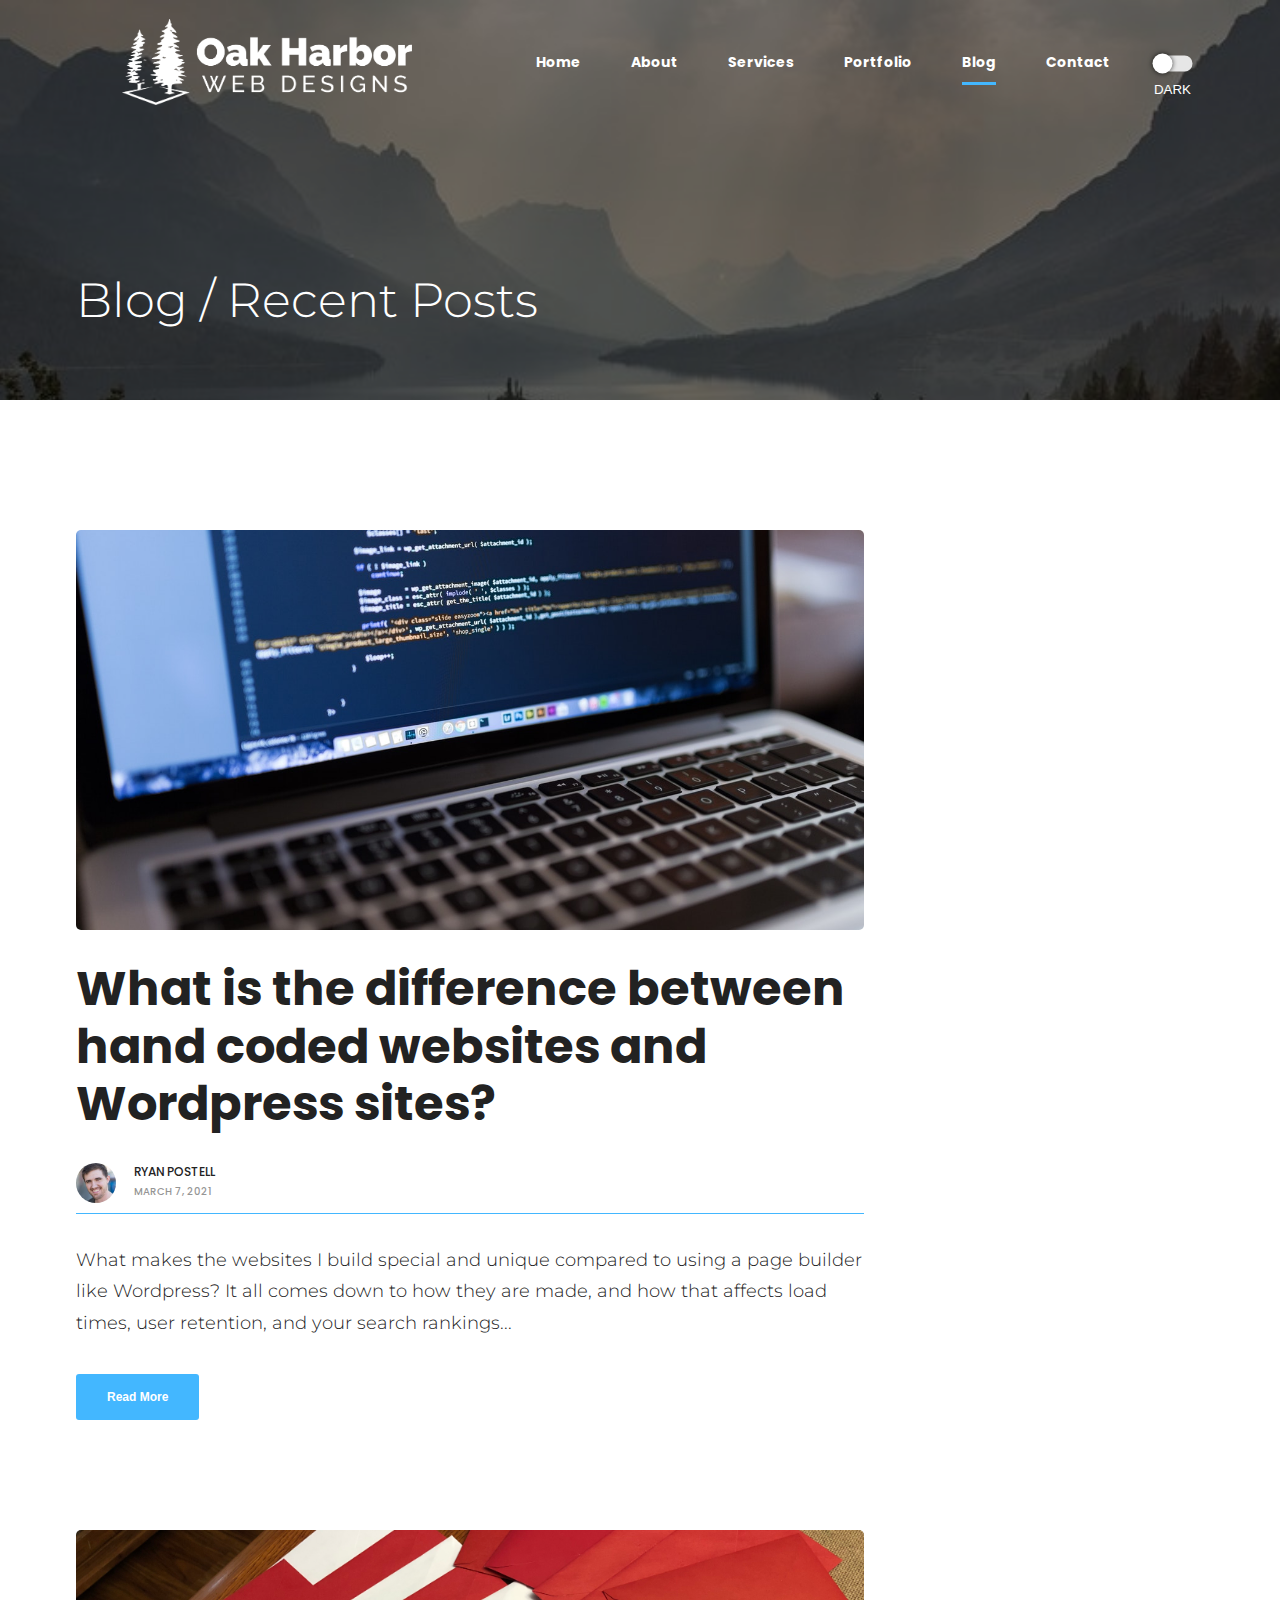
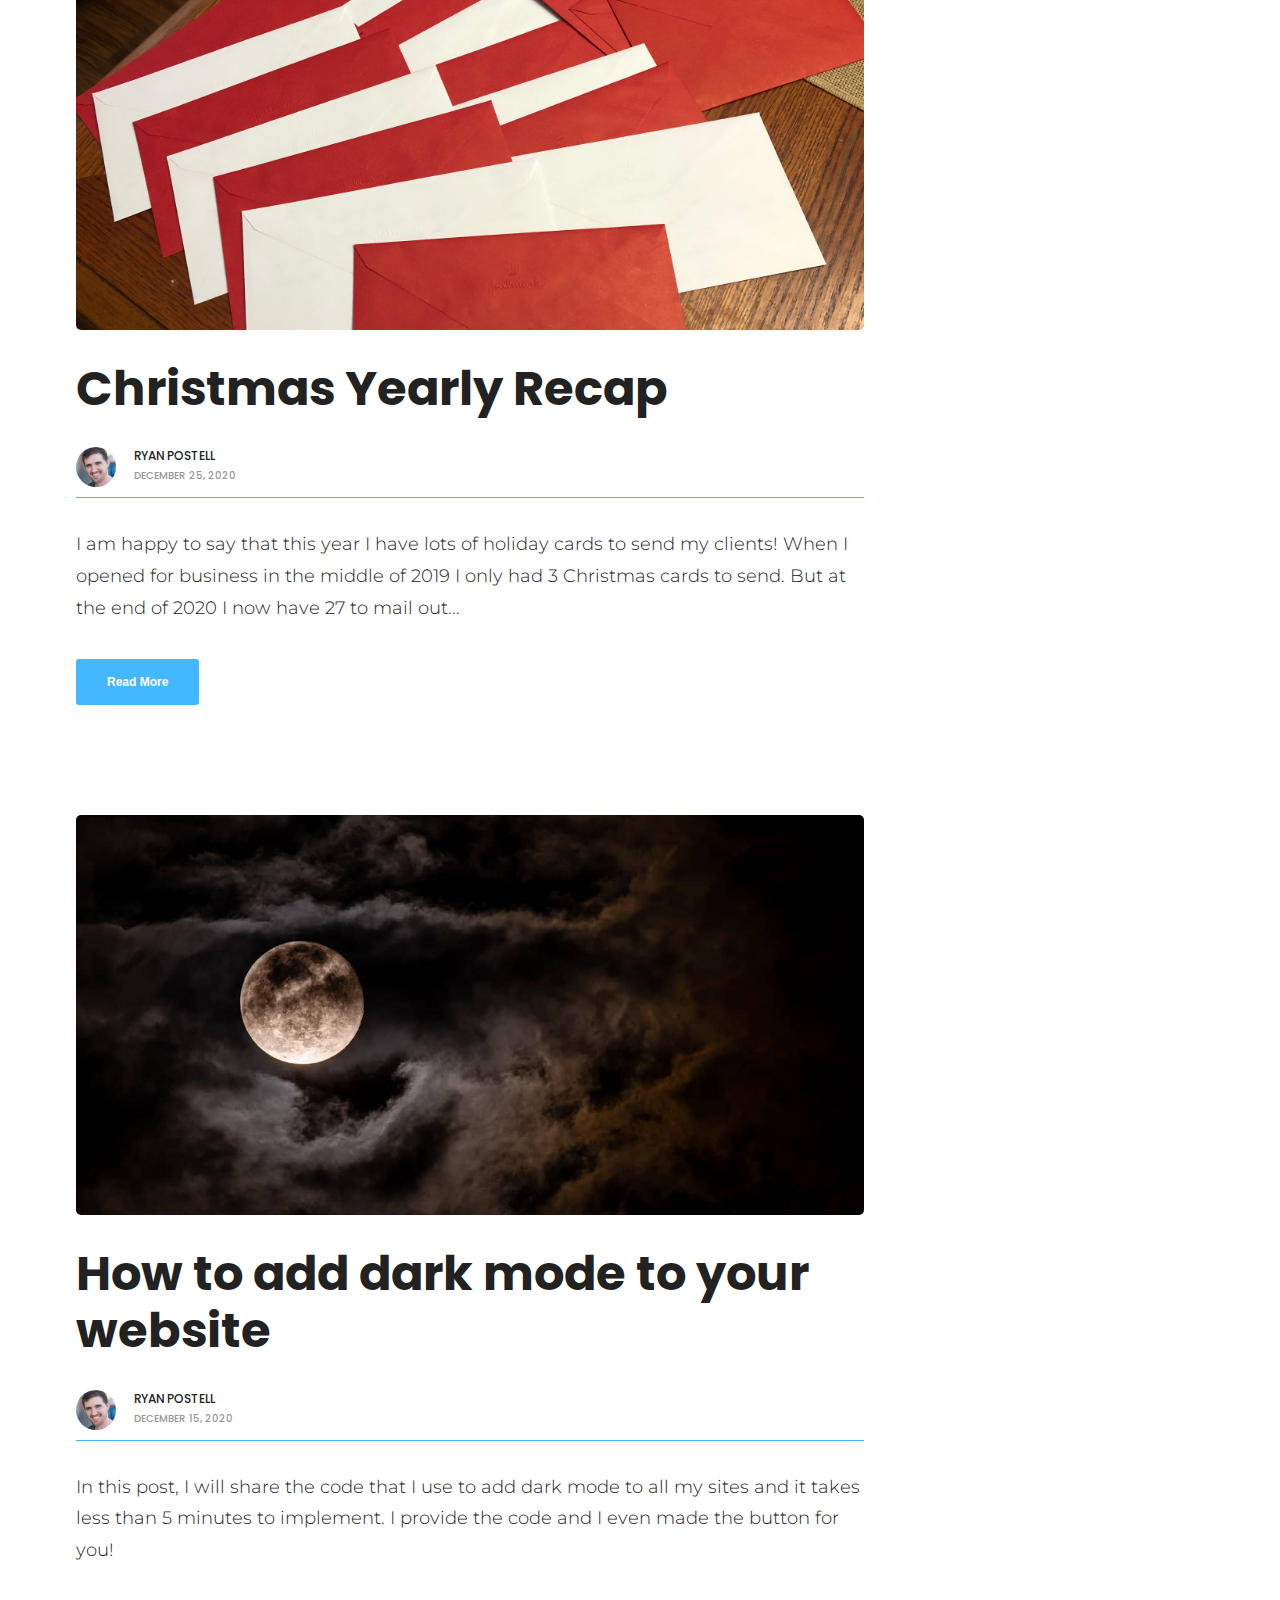
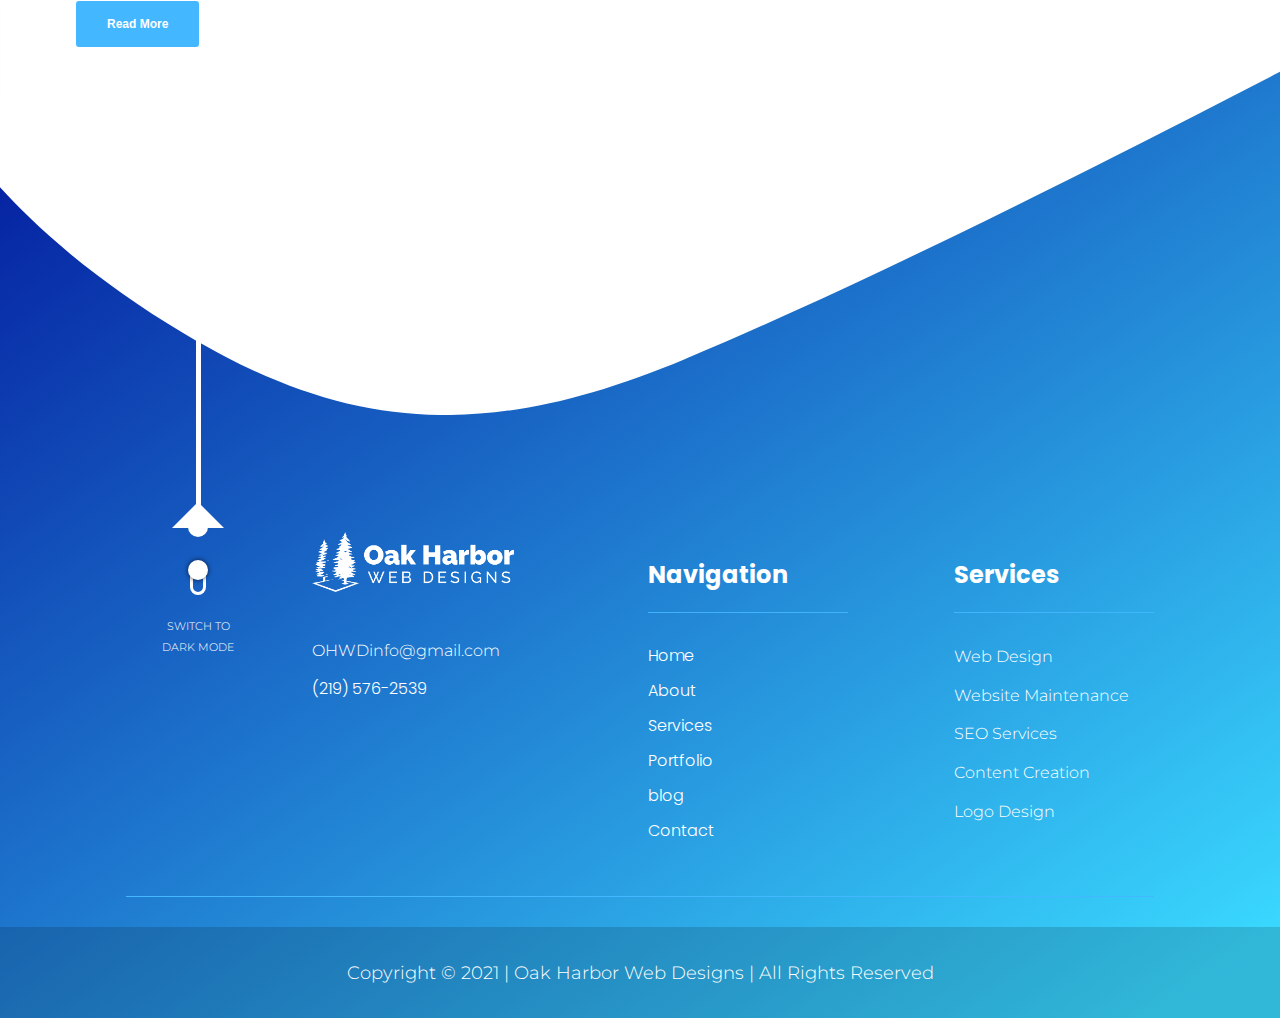
==== commit 3a7b257f: "added new blog post" ====
--- a/blog/recent-posts.html
+++ b/blog/recent-posts.html
@@ -126,6 +126,32 @@
             <article class="blog">
                 <div class="blog__post container">
                     <div class="blog__post--header">
+                        <div aria-label="picture of a bare brick wall" class="main-image wordpress"></div>
+                        <h1>What is the difference between hand coded websites and Wordpress sites?</h1>
+                        <div class="blog__post--info">
+                            <img aria-hidden="true" src="/blog/images/Ryan_Postell_Headshot.jpg" alt="Ryan Postell">
+                            <div class="blog__post--profile">
+                                <h3>Ryan Postell</h3>
+                                <a href="#">March 7, 2021</a><br>
+                            </div>
+                        </div>
+                    </div>
+                    <div aria-hidden="true" class="line"></div>
+                    <p>What makes the websites I build special and unique compared to using a page builder like Wordpress?  It all comes down to how they are made, and how that affects load times, user retention, and your search rankings...
+                    </p>
+                    <button class="button-solid" onclick="location.href='/blog/articles/what-is-the-difference-between-hand-coded-websites-and-wordpress-sites.html#blog-post'" type="button">
+                        Read More
+                    </button>
+                </div>
+            </article>
+
+            <!-- ============================================ -->
+            <!--                 BLOG CONTENT                 -->
+            <!-- ============================================ -->
+            
+            <article class="blog">
+                <div class="blog__post container">
+                    <div class="blog__post--header">
                         <div aria-label="picture of a bare brick wall" class="main-image christmas"></div>
                         <h1>Christmas Yearly Recap</h1>
                         <div class="blog__post--info">
@@ -177,38 +203,8 @@
         <!-- ============================================ -->
 
         <section id="side-bar" class="container">
-            <div class="recent-posts">
-                <p class="popular">Popular Posts</p>
-                <div class="recent-posts__item">
-                    <img src="images/brick-wall-square.jpg" alt="">
-                    <div class="recent-posts__item__content">
-                        <h2><a href="2020/December/how-to-add-dark-mode-to-a-website.html#blog-post">How to add dark mode to a custom website</a></h2>
-                        <p>Ryan Postell</p>
-                        <p>December 15, 2020</p>
-                    </div>
-                </div>
-                <div class="recent-posts__item">
-                    <img src="images/christmas-square.jpg" alt="">
-                    <div class="recent-posts__item__content">
-                        <h2><a href="2020/December/christmas-yearly-recap.html#blog-post">Christmas Yearly Recap</a></h2>
-                        <p>Ryan Postell</p>
-                        <p>December 25, 2020</p>
-                    </div>
-                </div>
-
-                <div class="months">
-                    <h3>Archives</h3>
-                    <p>2020</p>
-                    <a href="/blog/2020/December/december.html">December</a>
-                </div>
-            </div>
-            <div class="ads">
-                <script async src="https://pagead2.googlesyndication.com/pagead/js/adsbygoogle.js"></script>
-                <!-- Sidebar Ad -->
-                <ins class="adsbygoogle" style="display:inline-block;width:274px;height:300px" data-ad-client="ca-pub-9902602223629429" data-ad-slot="2589732640"></ins>
-                <script>
-                    (adsbygoogle = window.adsbygoogle || []).push({});
-                </script>
+            <div w3-include-html="/blog/includes/sidebar.html">
+                
             </div>
         </section>
     </main>
--- a/blog/blog-css/main.css
+++ b/blog/blog-css/main.css
@@ -8,6 +8,11 @@
     max-height: 300px;
 }
 
+.bold {
+    color: var(--primary);
+    font-weight: bold;
+}
+
 .code-h2 {
     margin: 50px 0 10px;
 }
@@ -22,7 +27,8 @@
 }
 
 a {
-    text-decoration: none;
+    text-decoration: underline;
+    color: var(--primary);
 }
 
 #side-bar .button-solid {
@@ -67,6 +73,11 @@
 
 .deck {
     background: url("../images/deck.jpg");
+    background-size: cover;
+}
+
+.wordpress {
+    background: url("../images/wordpress.jpg");
     background-size: cover;
 }
 
